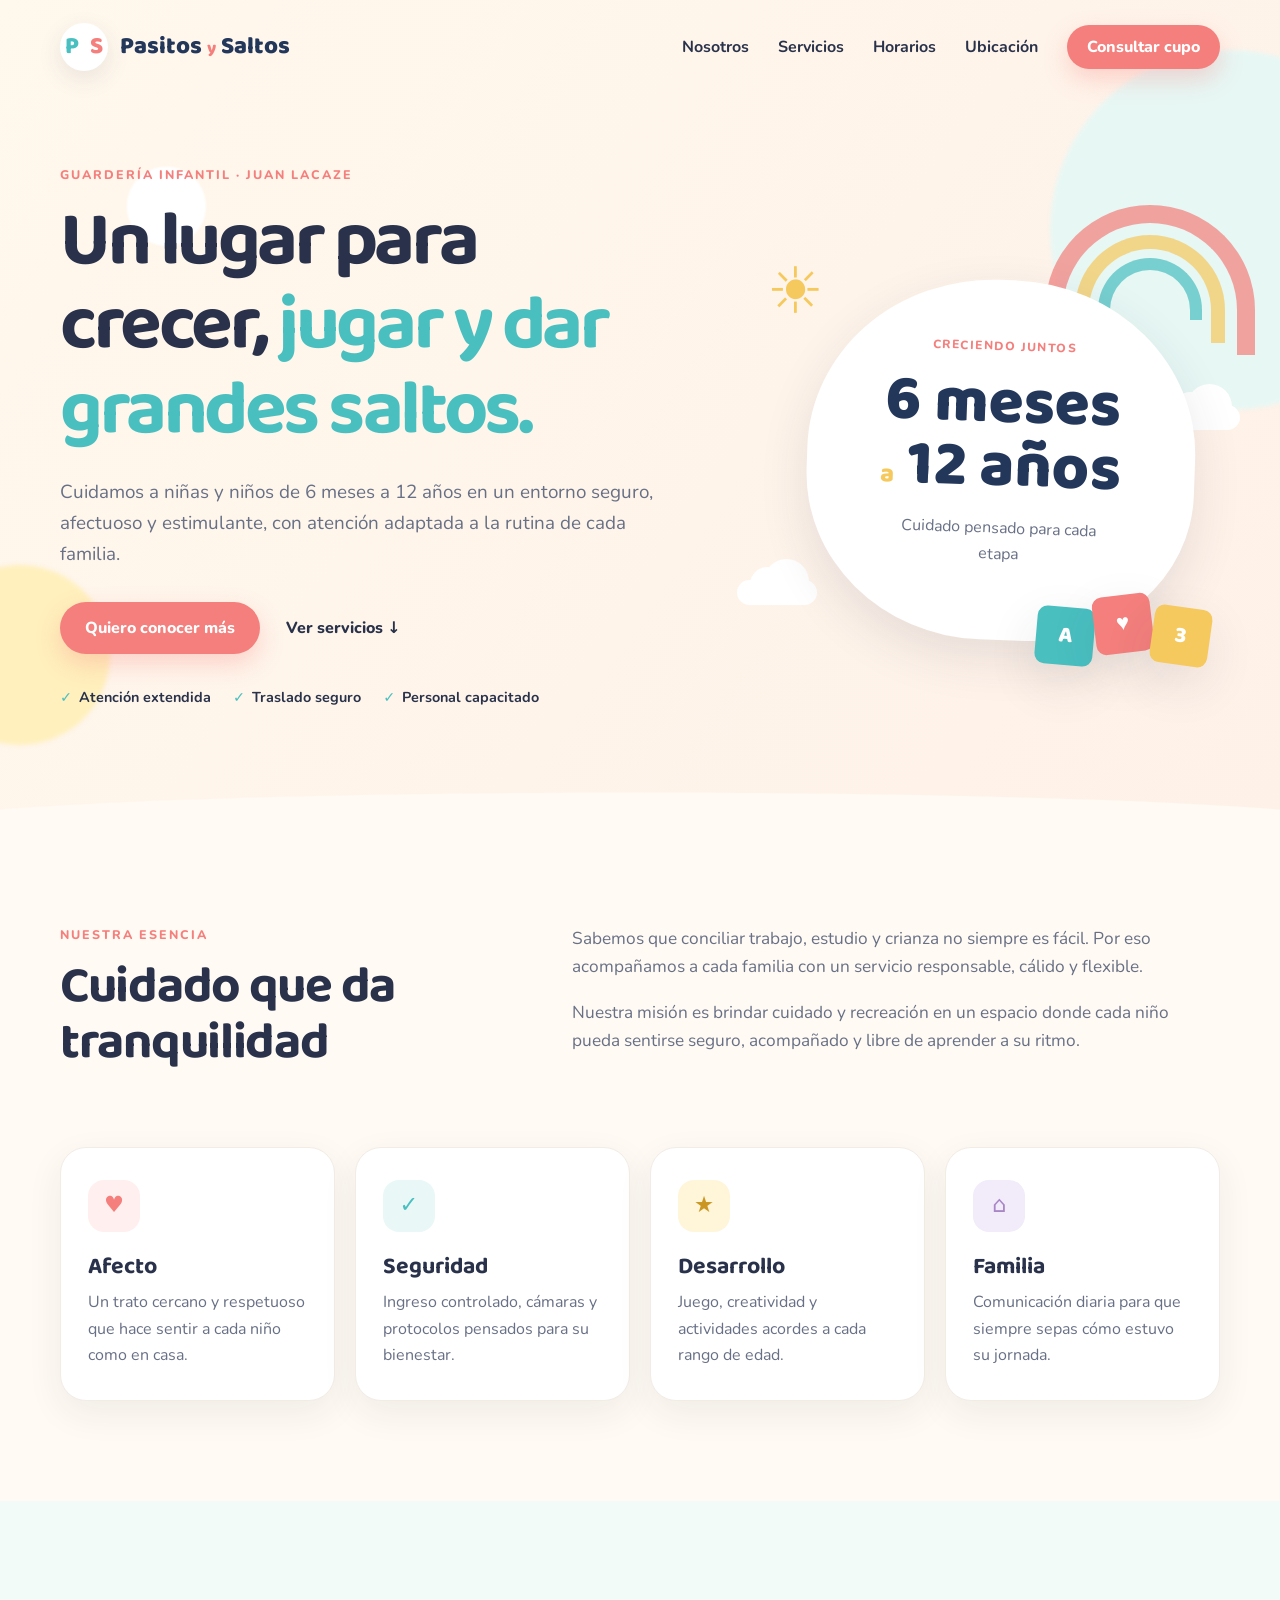
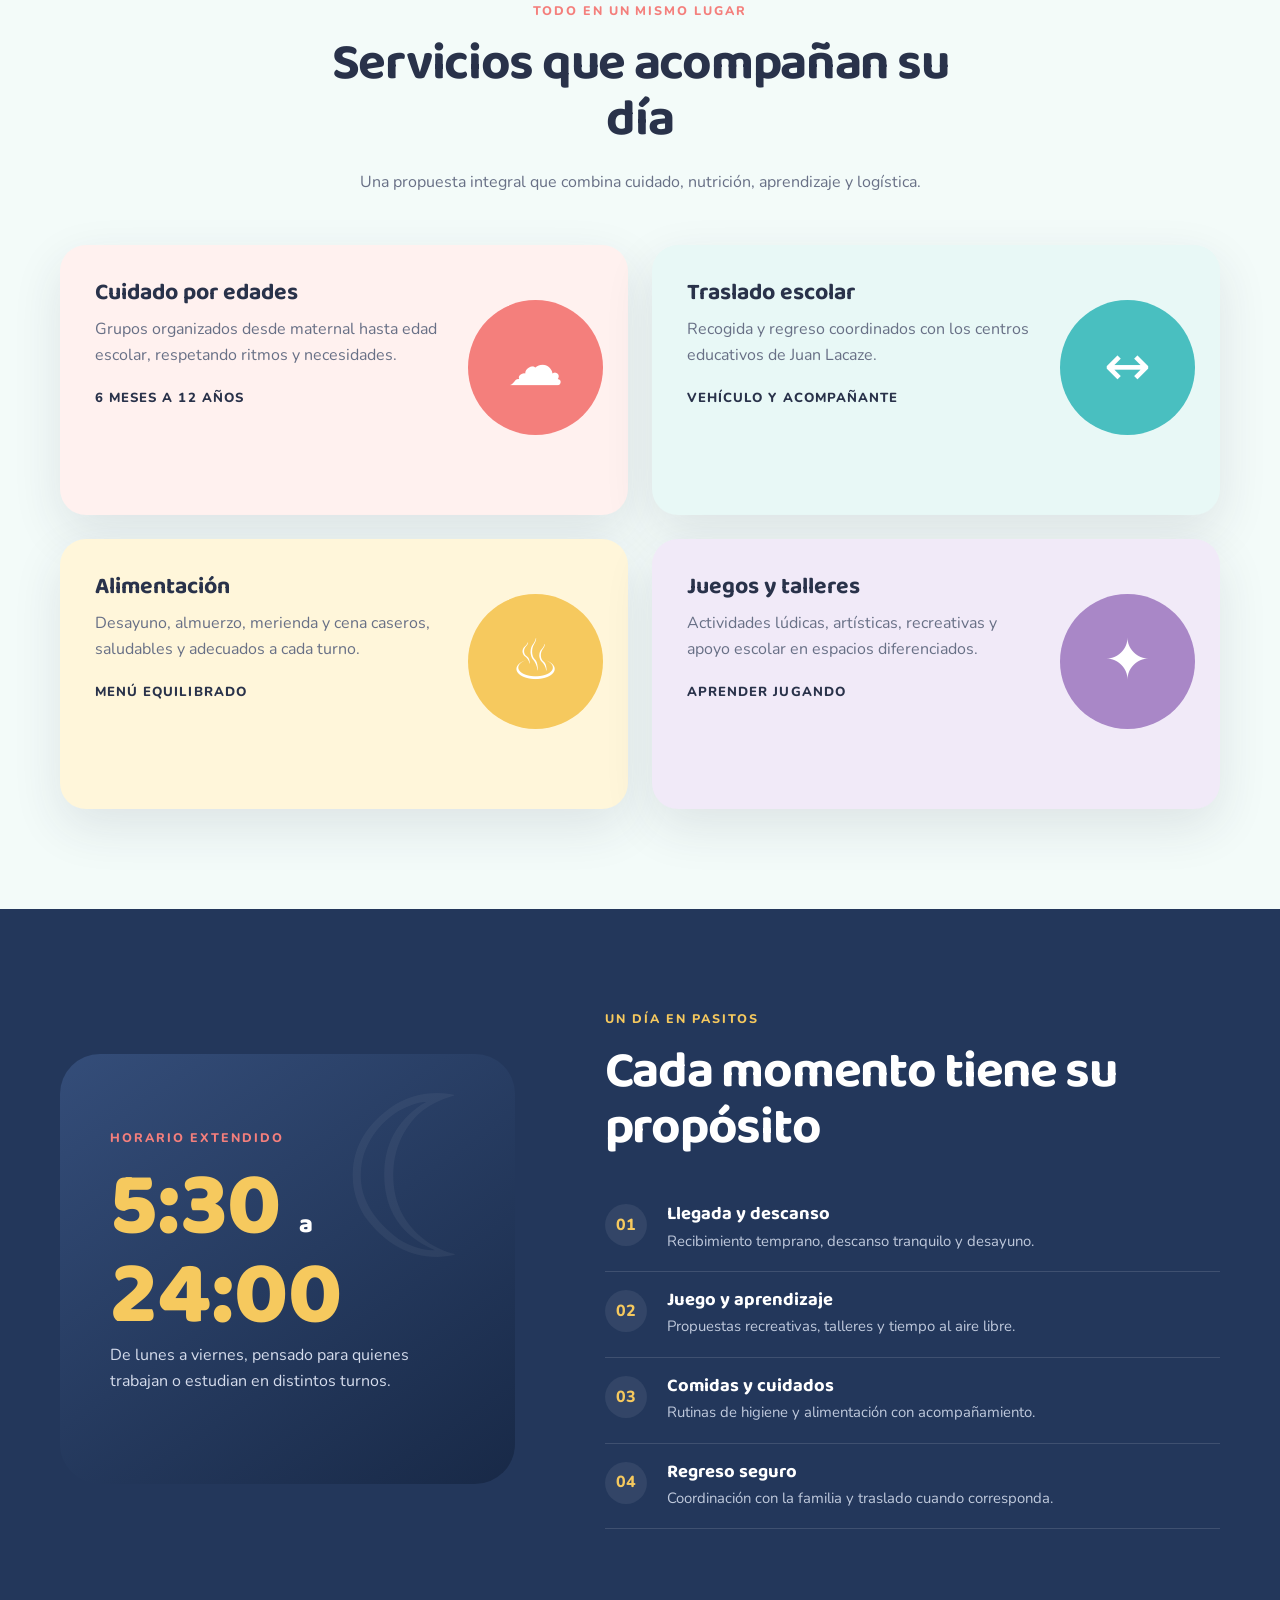
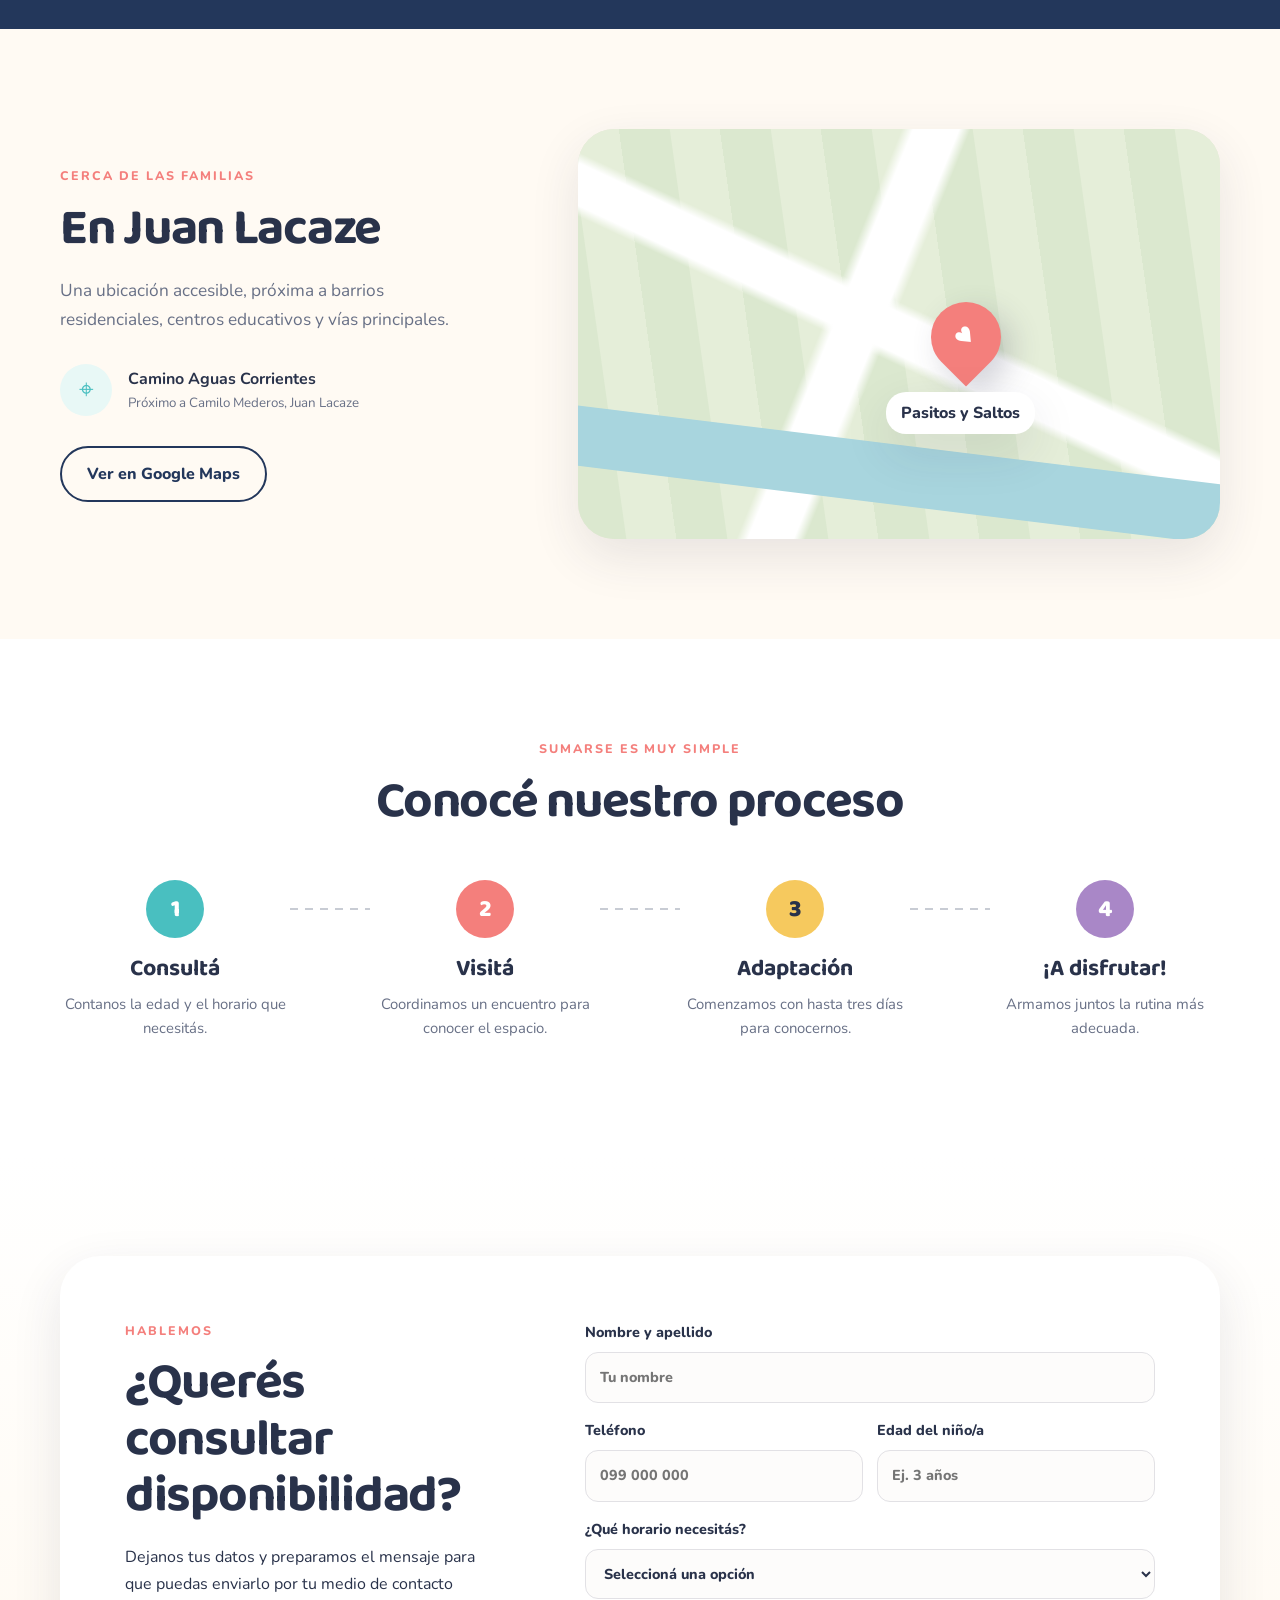
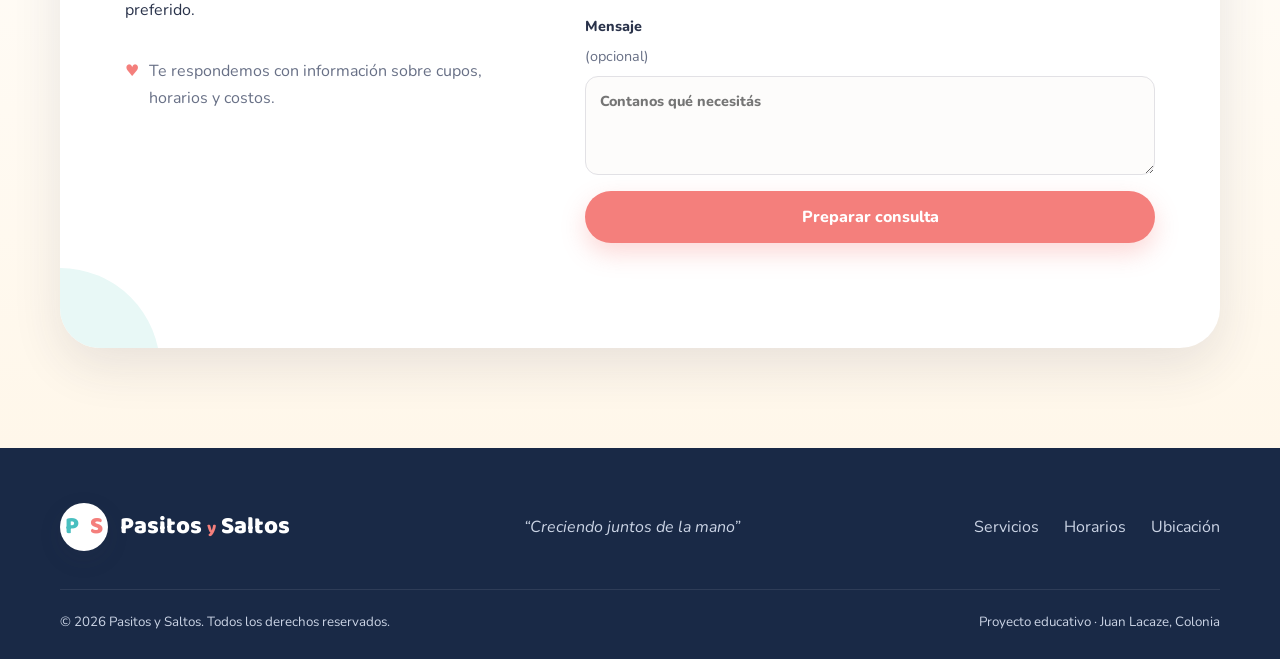
==== index.html @ c7abd0ce "init" ====
<!doctype html>
<html lang="es-UY">
<head>
  <meta charset="utf-8">
  <meta name="viewport" content="width=device-width, initial-scale=1">
  <meta name="description" content="Pasitos y Saltos, guardería infantil en Juan Lacaze para niñas y niños de 6 meses a 12 años.">
  <meta name="theme-color" content="#fffaf3">
  <title>Pasitos y Saltos | Guardería infantil</title>
  <link rel="preconnect" href="https://fonts.googleapis.com">
  <link rel="preconnect" href="https://fonts.gstatic.com" crossorigin>
  <link href="https://fonts.googleapis.com/css2?family=Baloo+2:wght@600;700;800&family=Nunito:wght@400;600;700;800&display=swap" rel="stylesheet">
  <link rel="stylesheet" href="assets/css/styles.css">
  <script src="assets/js/app.js" defer></script>
</head>
<body>
  <a class="skip-link" href="#contenido">Saltar al contenido</a>
  <header class="site-header" id="inicio">
    <nav class="nav container" aria-label="Navegación principal">
      <a class="brand" href="#inicio" aria-label="Pasitos y Saltos, inicio">
        <span class="brand-mark" aria-hidden="true"><span>P</span><span>S</span></span>
        <span>Pasitos <small>y</small> Saltos</span>
      </a>
      <button class="nav-toggle" type="button" aria-expanded="false" aria-controls="nav-menu"><span></span><span></span><span></span><span class="sr-only">Abrir menú</span></button>
      <div class="nav-menu" id="nav-menu">
        <a href="#nosotros">Nosotros</a><a href="#servicios">Servicios</a><a href="#horarios">Horarios</a><a href="#ubicacion">Ubicación</a>
        <a class="button button-small" href="#contacto">Consultar cupo</a>
      </div>
    </nav>
  </header>

  <main id="contenido">
    <section class="hero section">
      <div class="hero-blob hero-blob-one"></div><div class="hero-blob hero-blob-two"></div>
      <div class="container hero-grid">
        <div class="hero-copy reveal">
          <p class="eyebrow">Guardería infantil · Juan Lacaze</p>
          <h1>Un lugar para crecer, <span>jugar y dar grandes saltos.</span></h1>
          <p class="hero-lead">Cuidamos a niñas y niños de 6 meses a 12 años en un entorno seguro, afectuoso y estimulante, con atención adaptada a la rutina de cada familia.</p>
          <div class="hero-actions"><a class="button" href="#contacto">Quiero conocer más</a><a class="text-link" href="#servicios">Ver servicios <span aria-hidden="true">↓</span></a></div>
          <ul class="hero-points" aria-label="Características destacadas"><li>Atención extendida</li><li>Traslado seguro</li><li>Personal capacitado</li></ul>
        </div>
        <div class="hero-art reveal" aria-label="Ilustración de una niña y un niño jugando">
          <div class="rainbow" aria-hidden="true"><i></i><i></i><i></i></div>
          <div class="sun" aria-hidden="true">☀</div>
          <div class="cloud cloud-a" aria-hidden="true"></div><div class="cloud cloud-b" aria-hidden="true"></div>
          <div class="art-card">
            <span class="art-kicker">Creciendo juntos</span>
            <strong>6 meses<br><small>a</small> 12 años</strong>
            <p>Cuidado pensado para cada etapa</p>
          </div>
          <div class="blocks" aria-hidden="true"><b>A</b><b>♥</b><b>3</b></div>
        </div>
      </div>
      <div class="wave" aria-hidden="true"></div>
    </section>

    <section class="section intro" id="nosotros">
      <div class="container split">
        <div class="section-heading reveal"><p class="eyebrow">Nuestra esencia</p><h2>Cuidado que da tranquilidad</h2></div>
        <div class="intro-copy reveal"><p>Sabemos que conciliar trabajo, estudio y crianza no siempre es fácil. Por eso acompañamos a cada familia con un servicio responsable, cálido y flexible.</p><p>Nuestra misión es brindar cuidado y recreación en un espacio donde cada niño pueda sentirse seguro, acompañado y libre de aprender a su ritmo.</p></div>
      </div>
      <div class="container values-grid">
        <article class="value-card reveal"><span class="icon icon-heart">♥</span><h3>Afecto</h3><p>Un trato cercano y respetuoso que hace sentir a cada niño como en casa.</p></article>
        <article class="value-card reveal"><span class="icon icon-shield">✓</span><h3>Seguridad</h3><p>Ingreso controlado, cámaras y protocolos pensados para su bienestar.</p></article>
        <article class="value-card reveal"><span class="icon icon-star">★</span><h3>Desarrollo</h3><p>Juego, creatividad y actividades acordes a cada rango de edad.</p></article>
        <article class="value-card reveal"><span class="icon icon-family">⌂</span><h3>Familia</h3><p>Comunicación diaria para que siempre sepas cómo estuvo su jornada.</p></article>
      </div>
    </section>

    <section class="section services" id="servicios">
      <div class="container">
        <div class="section-heading centered reveal"><p class="eyebrow">Todo en un mismo lugar</p><h2>Servicios que acompañan su día</h2><p>Una propuesta integral que combina cuidado, nutrición, aprendizaje y logística.</p></div>
        <div class="services-grid">
          <article class="service-card coral reveal"><div class="service-icon">☁</div><h3>Cuidado por edades</h3><p>Grupos organizados desde maternal hasta edad escolar, respetando ritmos y necesidades.</p><span>6 meses a 12 años</span></article>
          <article class="service-card teal reveal"><div class="service-icon">↔</div><h3>Traslado escolar</h3><p>Recogida y regreso coordinados con los centros educativos de Juan Lacaze.</p><span>Vehículo y acompañante</span></article>
          <article class="service-card yellow reveal"><div class="service-icon">♨</div><h3>Alimentación</h3><p>Desayuno, almuerzo, merienda y cena caseros, saludables y adecuados a cada turno.</p><span>Menú equilibrado</span></article>
          <article class="service-card purple reveal"><div class="service-icon">✦</div><h3>Juegos y talleres</h3><p>Actividades lúdicas, artísticas, recreativas y apoyo escolar en espacios diferenciados.</p><span>Aprender jugando</span></article>
        </div>
      </div>
    </section>

    <section class="section routine" id="horarios">
      <div class="container routine-grid">
        <div class="routine-card reveal"><p class="eyebrow">Horario extendido</p><strong>5:30 <small>a</small> 24:00</strong><p>De lunes a viernes, pensado para quienes trabajan o estudian en distintos turnos.</p><div class="moon" aria-hidden="true">☾</div></div>
        <div class="routine-copy reveal"><p class="eyebrow">Un día en Pasitos</p><h2>Cada momento tiene su propósito</h2>
          <ol class="timeline"><li><span>01</span><div><h3>Llegada y descanso</h3><p>Recibimiento temprano, descanso tranquilo y desayuno.</p></div></li><li><span>02</span><div><h3>Juego y aprendizaje</h3><p>Propuestas recreativas, talleres y tiempo al aire libre.</p></div></li><li><span>03</span><div><h3>Comidas y cuidados</h3><p>Rutinas de higiene y alimentación con acompañamiento.</p></div></li><li><span>04</span><div><h3>Regreso seguro</h3><p>Coordinación con la familia y traslado cuando corresponda.</p></div></li></ol>
        </div>
      </div>
    </section>

    <section class="section location" id="ubicacion">
      <div class="container location-grid">
        <div class="location-copy reveal"><p class="eyebrow">Cerca de las familias</p><h2>En Juan Lacaze</h2><p>Una ubicación accesible, próxima a barrios residenciales, centros educativos y vías principales.</p><div class="address"><span aria-hidden="true">⌖</span><div><strong>Camino Aguas Corrientes</strong><small>Próximo a Camilo Mederos, Juan Lacaze</small></div></div><a class="button button-outline" href="https://maps.app.goo.gl/r7QwcGYJXqY3hZ2r7" target="_blank" rel="noopener noreferrer">Ver en Google Maps</a></div>
        <div class="map-card reveal"><div class="map-grid"></div><div class="map-pin">♥</div><span class="map-label">Pasitos y Saltos</span></div>
      </div>
    </section>

    <section class="section enrollment">
      <div class="container"><div class="section-heading centered reveal"><p class="eyebrow">Sumarse es muy simple</p><h2>Conocé nuestro proceso</h2></div><div class="steps">
        <article class="reveal"><span>1</span><h3>Consultá</h3><p>Contanos la edad y el horario que necesitás.</p></article><i aria-hidden="true"></i><article class="reveal"><span>2</span><h3>Visitá</h3><p>Coordinamos un encuentro para conocer el espacio.</p></article><i aria-hidden="true"></i><article class="reveal"><span>3</span><h3>Adaptación</h3><p>Comenzamos con hasta tres días para conocernos.</p></article><i aria-hidden="true"></i><article class="reveal"><span>4</span><h3>¡A disfrutar!</h3><p>Armamos juntos la rutina más adecuada.</p></article>
      </div></div>
    </section>

    <section class="section contact" id="contacto">
      <div class="container contact-card reveal">
        <div><p class="eyebrow">Hablemos</p><h2>¿Querés consultar disponibilidad?</h2><p>Dejanos tus datos y preparamos el mensaje para que puedas enviarlo por tu medio de contacto preferido.</p><div class="contact-note"><span>♥</span> Te respondemos con información sobre cupos, horarios y costos.</div></div>
        <form id="contact-form">
          <label>Nombre y apellido<input name="nombre" autocomplete="name" required placeholder="Tu nombre"></label>
          <div class="form-row"><label>Teléfono<input name="telefono" type="tel" autocomplete="tel" required placeholder="099 000 000"></label><label>Edad del niño/a<input name="edad" required placeholder="Ej. 3 años"></label></div>
          <label>¿Qué horario necesitás?<select name="horario" required><option value="">Seleccioná una opción</option><option>Turno mañana</option><option>Turno tarde</option><option>Turno nocturno</option><option>Horario completo</option><option>Otro horario</option></select></label>
          <label>Mensaje <span>(opcional)</span><textarea name="mensaje" rows="3" placeholder="Contanos qué necesitás"></textarea></label>
          <button class="button" type="submit">Preparar consulta</button><p class="form-status" id="form-status" role="status"></p>
        </form>
      </div>
    </section>
  </main>

  <footer><div class="container footer-grid"><a class="brand brand-light" href="#inicio"><span class="brand-mark"><span>P</span><span>S</span></span><span>Pasitos <small>y</small> Saltos</span></a><p>“Creciendo juntos de la mano”</p><nav aria-label="Navegación secundaria"><a href="#servicios">Servicios</a><a href="#horarios">Horarios</a><a href="#ubicacion">Ubicación</a></nav></div><div class="container footer-bottom"><small>© <span id="year"></span> Pasitos y Saltos. Todos los derechos reservados.</small><small>Proyecto educativo · Juan Lacaze, Colonia</small></div></footer>
</body>
</html>
---- assets/css/styles.css ----
:root{--ink:#29324a;--muted:#687086;--cream:#fffaf3;--white:#fff;--coral:#f47f7c;--teal:#49bfc0;--yellow:#f6c95e;--purple:#a987c7;--navy:#23375b;--shadow:0 18px 50px rgba(45,48,75,.11);--radius:26px}*{box-sizing:border-box}html{scroll-behavior:smooth}body{margin:0;color:var(--ink);font-family:Nunito,system-ui,sans-serif;background:var(--cream);line-height:1.65}body.menu-open{overflow:hidden}h1,h2,h3,p{margin-top:0}h1,h2,h3,.brand{font-family:"Baloo 2",Nunito,sans-serif;line-height:1.1}h1{font-size:clamp(3rem,6vw,5.6rem);letter-spacing:-.045em;margin-bottom:24px}h2{font-size:clamp(2.3rem,4vw,3.6rem);letter-spacing:-.025em;margin-bottom:20px}h3{font-size:1.45rem;margin-bottom:10px}a{color:inherit;text-decoration:none}.container{width:min(1160px,calc(100% - 40px));margin:auto}.section{padding:100px 0}.skip-link{position:fixed;top:-100px;left:20px;background:var(--navy);color:#fff;padding:12px 18px;z-index:100}.skip-link:focus{top:12px}.sr-only{position:absolute;width:1px;height:1px;padding:0;margin:-1px;overflow:hidden;clip:rect(0,0,0,0);white-space:nowrap;border:0}.site-header{position:absolute;top:0;left:0;width:100%;z-index:20}.nav{height:94px;display:flex;align-items:center;justify-content:space-between}.brand{display:flex;align-items:center;gap:12px;font-size:1.5rem;font-weight:800;color:var(--navy)}.brand small{font-size:.7em;color:var(--coral)}.brand-mark{display:grid;grid-template-columns:1fr 1fr;place-items:center;width:48px;height:48px;border-radius:50%;background:#fff;box-shadow:0 8px 24px rgba(61,59,83,.1);font-weight:800;overflow:hidden}.brand-mark span:first-child{color:var(--teal)}.brand-mark span:last-child{color:var(--coral)}.nav-menu{display:flex;align-items:center;gap:29px;font-weight:700}.nav-menu>a:not(.button):hover{color:var(--coral)}.nav-toggle{display:none;background:none;border:0;padding:8px}.nav-toggle>span:not(.sr-only){display:block;width:25px;height:2px;background:var(--ink);margin:5px}.button{display:inline-flex;justify-content:center;align-items:center;border:0;border-radius:999px;background:var(--coral);color:#fff;padding:15px 25px;font:800 1rem Nunito,sans-serif;box-shadow:0 10px 25px rgba(244,127,124,.3);cursor:pointer;transition:.2s}.button:hover{transform:translateY(-2px);filter:saturate(1.1)}.button-small{padding:11px 20px}.button-outline{background:transparent;color:var(--navy);border:2px solid var(--navy);box-shadow:none}.hero{position:relative;min-height:800px;padding-top:165px;overflow:hidden;background:radial-gradient(circle at 13% 25%,#fff 0 3%,transparent 3.2%),linear-gradient(125deg,#fff8ed,#fef1e8)}.hero-grid{display:grid;grid-template-columns:1.15fr .85fr;align-items:center;gap:70px;position:relative;z-index:2}.eyebrow{text-transform:uppercase;letter-spacing:.16em;font-size:.78rem;font-weight:800;color:var(--coral);margin-bottom:14px}.hero h1 span{color:var(--teal)}.hero-lead{font-size:1.18rem;max-width:650px;color:var(--muted)}.hero-actions{display:flex;align-items:center;gap:26px;margin:32px 0}.text-link{font-weight:800}.hero-points{list-style:none;padding:0;display:flex;gap:22px;flex-wrap:wrap;font-size:.9rem;font-weight:700}.hero-points li:before{content:"✓";color:var(--teal);margin-right:7px}.hero-art{height:500px;position:relative}.art-card{position:absolute;inset:85px 25px 55px 50px;background:#fff;border-radius:48% 48% 42% 46%;display:flex;flex-direction:column;align-items:center;justify-content:center;text-align:center;box-shadow:var(--shadow);z-index:3;transform:rotate(2deg)}.art-kicker{font-weight:800;color:var(--coral);text-transform:uppercase;letter-spacing:.13em;font-size:.75rem}.art-card strong{font:800 4rem/1 "Baloo 2";color:var(--navy);margin:15px}.art-card strong small{font-size:1.6rem;color:var(--yellow)}.art-card p{max-width:230px;color:var(--muted)}.rainbow{position:absolute;right:-35px;top:10px;width:210px;height:150px;border:18px solid var(--coral);border-bottom:0;border-radius:210px 210px 0 0;opacity:.7}.rainbow i:nth-child(1){position:absolute;inset:12px;border:14px solid var(--yellow);border-bottom:0;border-radius:180px 180px 0 0}.rainbow i:nth-child(2){position:absolute;inset:35px;border:12px solid var(--teal);border-bottom:0;border-radius:150px 150px 0 0}.sun{position:absolute;left:10px;top:45px;color:var(--yellow);font-size:4rem;animation:spin 18s linear infinite}.blocks{position:absolute;z-index:4;bottom:30px;right:10px;display:flex;align-items:end}.blocks b{display:grid;place-items:center;width:58px;height:58px;background:var(--teal);color:#fff;font:800 1.4rem "Baloo 2";transform:rotate(5deg);border-radius:10px;box-shadow:var(--shadow)}.blocks b:nth-child(2){background:var(--coral);transform:rotate(-7deg);margin-bottom:12px}.blocks b:nth-child(3){background:var(--yellow);transform:rotate(8deg)}.cloud{position:absolute;width:80px;height:25px;background:white;border-radius:30px}.cloud:before,.cloud:after{content:"";position:absolute;background:white;border-radius:50%}.cloud:before{width:35px;height:35px;left:13px;bottom:3px}.cloud:after{width:45px;height:45px;right:8px;bottom:1px}.cloud-a{left:-20px;bottom:90px}.cloud-b{right:-20px;top:210px}.wave{position:absolute;bottom:-1px;left:-3%;width:106%;height:75px;background:var(--cream);clip-path:ellipse(54% 44% at 50% 100%)}.hero-blob{position:absolute;border-radius:50%;filter:blur(2px)}.hero-blob-one{width:360px;height:360px;background:#e7f7f4;right:-130px;top:50px}.hero-blob-two{width:180px;height:180px;background:#fff0bd;left:-70px;bottom:80px}.split{display:grid;grid-template-columns:.8fr 1.2fr;gap:80px}.intro-copy{font-size:1.08rem;color:var(--muted)}.values-grid{display:grid;grid-template-columns:repeat(4,1fr);gap:20px;margin-top:55px}.value-card{background:#fff;border-radius:var(--radius);padding:32px 27px;box-shadow:0 12px 36px rgba(42,51,74,.07);border:1px solid #f2ece5}.value-card p{color:var(--muted);margin-bottom:0}.icon{width:52px;height:52px;border-radius:16px;display:grid;place-items:center;margin-bottom:22px;font-size:1.4rem}.icon-heart{color:var(--coral);background:#fff0ef}.icon-shield{color:var(--teal);background:#e9f8f7}.icon-star{color:#cb9722;background:#fff5d9}.icon-family{color:var(--purple);background:#f2ebf9}.services{background:#f3fbf9}.section-heading{max-width:520px}.section-heading.centered{text-align:center;margin:0 auto 50px;max-width:680px}.section-heading.centered>p:last-child{color:var(--muted)}.services-grid{display:grid;grid-template-columns:repeat(2,1fr);gap:24px}.service-card{position:relative;min-height:270px;border-radius:var(--radius);padding:35px 180px 35px 35px;overflow:hidden;box-shadow:var(--shadow)}.service-card p{color:var(--muted)}.service-card span{font-size:.82rem;font-weight:800;text-transform:uppercase;letter-spacing:.08em}.service-card .service-icon{position:absolute;width:135px;height:135px;right:25px;top:55px;border-radius:50%;display:grid;place-items:center;color:#fff;font-size:3.5rem}.service-card.coral{background:#fff1ef}.service-card.coral .service-icon{background:var(--coral)}.service-card.teal{background:#e8f8f6}.service-card.teal .service-icon{background:var(--teal)}.service-card.yellow{background:#fff6da}.service-card.yellow .service-icon{background:var(--yellow)}.service-card.purple{background:#f1eaf8}.service-card.purple .service-icon{background:var(--purple)}.routine{background:var(--navy);color:#fff}.routine-grid{display:grid;grid-template-columns:.85fr 1.15fr;gap:90px;align-items:center}.routine-card{position:relative;min-height:430px;background:linear-gradient(145deg,#344d79,#182947);border-radius:40px;padding:60px 50px;overflow:hidden;display:flex;flex-direction:column;justify-content:center}.routine-card strong{font:800 clamp(3.7rem,7vw,6.5rem)/1 "Baloo 2";color:var(--yellow)}.routine-card strong small{font-size:1.6rem;color:#fff}.routine-card p:not(.eyebrow){max-width:310px;color:#d5dcec}.moon{position:absolute;right:-20px;top:-55px;font-size:14rem;color:#ffffff0d}.routine-copy .eyebrow{color:var(--yellow)}.timeline{list-style:none;padding:10px 0 0;margin:0}.timeline li{display:flex;gap:20px;border-bottom:1px solid #ffffff20;padding:18px 0}.timeline li>span{flex:0 0 42px;height:42px;border-radius:50%;display:grid;place-items:center;background:#ffffff12;color:var(--yellow);font-weight:800}.timeline h3{font-size:1.15rem;margin:0 0 4px}.timeline p{color:#bfc9dc;margin:0;font-size:.93rem}.location-grid{display:grid;grid-template-columns:.8fr 1.2fr;gap:90px;align-items:center}.location-copy>p:not(.eyebrow){color:var(--muted);font-size:1.08rem}.address{display:flex;gap:16px;align-items:center;margin:30px 0}.address>span{width:52px;height:52px;border-radius:50%;display:grid;place-items:center;background:#e8f8f6;color:var(--teal);font-size:1.6rem}.address small{display:block;color:var(--muted)}.map-card{height:410px;position:relative;border-radius:36px;overflow:hidden;background:#e8e6d7;box-shadow:var(--shadow)}.map-grid{position:absolute;inset:-20%;background:linear-gradient(33deg,transparent 47%,#fff 48% 52%,transparent 53%),linear-gradient(120deg,transparent 43%,#fff 44% 48%,transparent 49%),repeating-linear-gradient(90deg,#dbe8cf 0 50px,#e5eed9 51px 100px);transform:rotate(-8deg)}.map-grid:after{content:"";position:absolute;width:100%;height:60px;background:#a8d5de;top:70%;transform:rotate(15deg)}.map-pin{position:absolute;left:55%;top:42%;width:70px;height:70px;display:grid;place-items:center;background:var(--coral);color:white;border-radius:50% 50% 50% 0;transform:rotate(-45deg);font-size:1.4rem;box-shadow:0 15px 30px #42425d3b}.map-pin::first-letter{transform:rotate(45deg)}.map-label{position:absolute;left:48%;top:64%;background:#fff;border-radius:20px;padding:8px 15px;font-weight:800;box-shadow:var(--shadow)}.enrollment{background:#fff}.steps{display:flex;align-items:flex-start;text-align:center}.steps article{flex:1}.steps article>span{width:58px;height:58px;margin:0 auto 18px;display:grid;place-items:center;border-radius:50%;background:var(--teal);color:#fff;font:800 1.5rem "Baloo 2"}.steps article:nth-of-type(2)>span{background:var(--coral)}.steps article:nth-of-type(3)>span{background:var(--yellow);color:var(--ink)}.steps article:nth-of-type(4)>span{background:var(--purple)}.steps article p{color:var(--muted);font-size:.93rem}.steps>i{width:80px;height:2px;background:repeating-linear-gradient(90deg,#c8ccd4 0 8px,transparent 8px 15px);margin-top:28px}.contact{background:linear-gradient(180deg,#fff,#fff7ea)}.contact-card{background:#fff;box-shadow:var(--shadow);border-radius:40px;padding:65px;display:grid;grid-template-columns:.8fr 1.2fr;gap:80px;position:relative;overflow:hidden}.contact-card:before{content:"";position:absolute;width:200px;height:200px;background:#e8f8f6;border-radius:50%;left:-100px;bottom:-120px}.contact-card>div{position:relative}.contact-note{display:flex;gap:10px;color:var(--muted);margin-top:35px}.contact-note span{color:var(--coral)}form{display:grid;gap:16px}label{display:grid;gap:7px;font-weight:800;font-size:.9rem}label span{font-weight:400;color:var(--muted)}input,select,textarea{width:100%;border:1.5px solid #e2e1e5;border-radius:13px;background:#fdfcfb;padding:13px 14px;font:inherit;color:var(--ink);outline:none}input:focus,select:focus,textarea:focus{border-color:var(--teal);box-shadow:0 0 0 3px #49bfc020}.form-row{display:grid;grid-template-columns:1fr 1fr;gap:14px}textarea{resize:vertical}.form-status{margin:0;color:var(--teal);font-weight:700;min-height:1.5em}footer{background:#192946;color:#cbd4e5;padding:55px 0 25px}.footer-grid{display:flex;justify-content:space-between;align-items:center;border-bottom:1px solid #ffffff17;padding-bottom:38px}.brand-light{color:#fff}.footer-grid p{margin:0;font-style:italic}.footer-grid nav{display:flex;gap:25px}.footer-grid nav a:hover{color:#fff}.footer-bottom{display:flex;justify-content:space-between;padding-top:22px}@keyframes spin{to{transform:rotate(360deg)}}.reveal{opacity:0;transform:translateY(22px);transition:opacity .65s ease,transform .65s ease}.reveal.visible{opacity:1;transform:none}@media(max-width:900px){.nav-toggle{display:block;z-index:3}.nav-menu{position:fixed;inset:0;background:var(--cream);flex-direction:column;justify-content:center;font-size:1.3rem;transform:translateX(100%);transition:.3s}.nav-menu.open{transform:none}.hero{padding-top:130px}.hero-grid,.split,.routine-grid,.location-grid,.contact-card{grid-template-columns:1fr}.hero-art{height:420px;max-width:530px;width:100%;margin:auto}.values-grid{grid-template-columns:1fr 1fr}.routine-grid,.location-grid{gap:50px}.contact-card{gap:35px}.service-card{padding-right:150px}.footer-grid{flex-direction:column;gap:24px}.footer-bottom{flex-direction:column;gap:8px;text-align:center}}@media(max-width:620px){.container{width:min(100% - 26px,1160px)}.section{padding:72px 0}.hero{min-height:auto;padding-bottom:100px}.hero-art{height:360px}.art-card{inset:70px 10px 45px 25px}.art-card strong{font-size:3.3rem}.hero-actions{align-items:flex-start;flex-direction:column}.hero-points{gap:8px 16px}.values-grid,.services-grid,.form-row{grid-template-columns:1fr}.service-card{padding:28px;min-height:340px}.service-card .service-icon{width:100px;height:100px;right:25px;bottom:25px;top:auto}.routine-card{padding:40px 28px;min-height:360px}.location-grid{gap:35px}.map-card{height:320px}.steps{display:grid;grid-template-columns:1fr 1fr;gap:30px 15px}.steps>i{display:none}.contact-card{padding:35px 22px;border-radius:28px}.footer-grid nav{flex-wrap:wrap;justify-content:center}.footer-grid p{text-align:center}}
@media(prefers-reduced-motion:reduce){html{scroll-behavior:auto}*,*:before,*:after{animation:none!important;transition:none!important}.reveal{opacity:1;transform:none}}
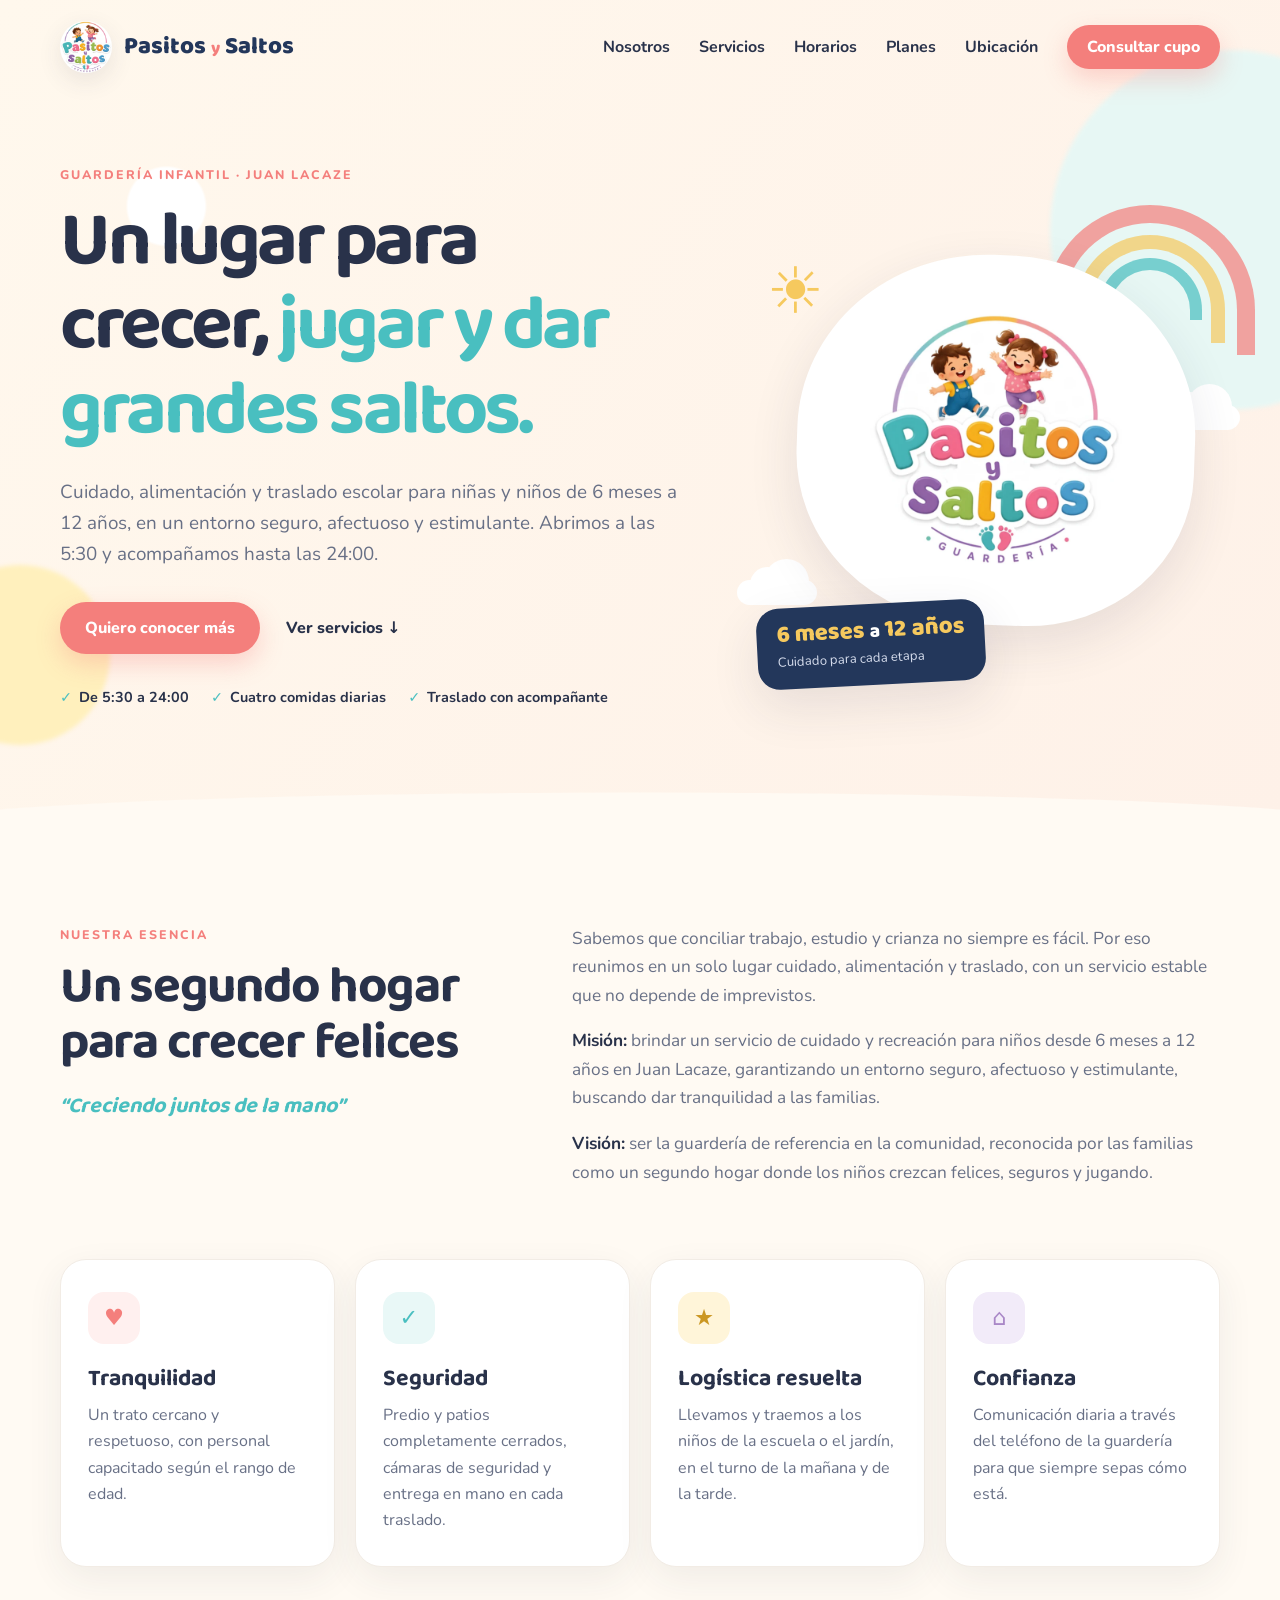
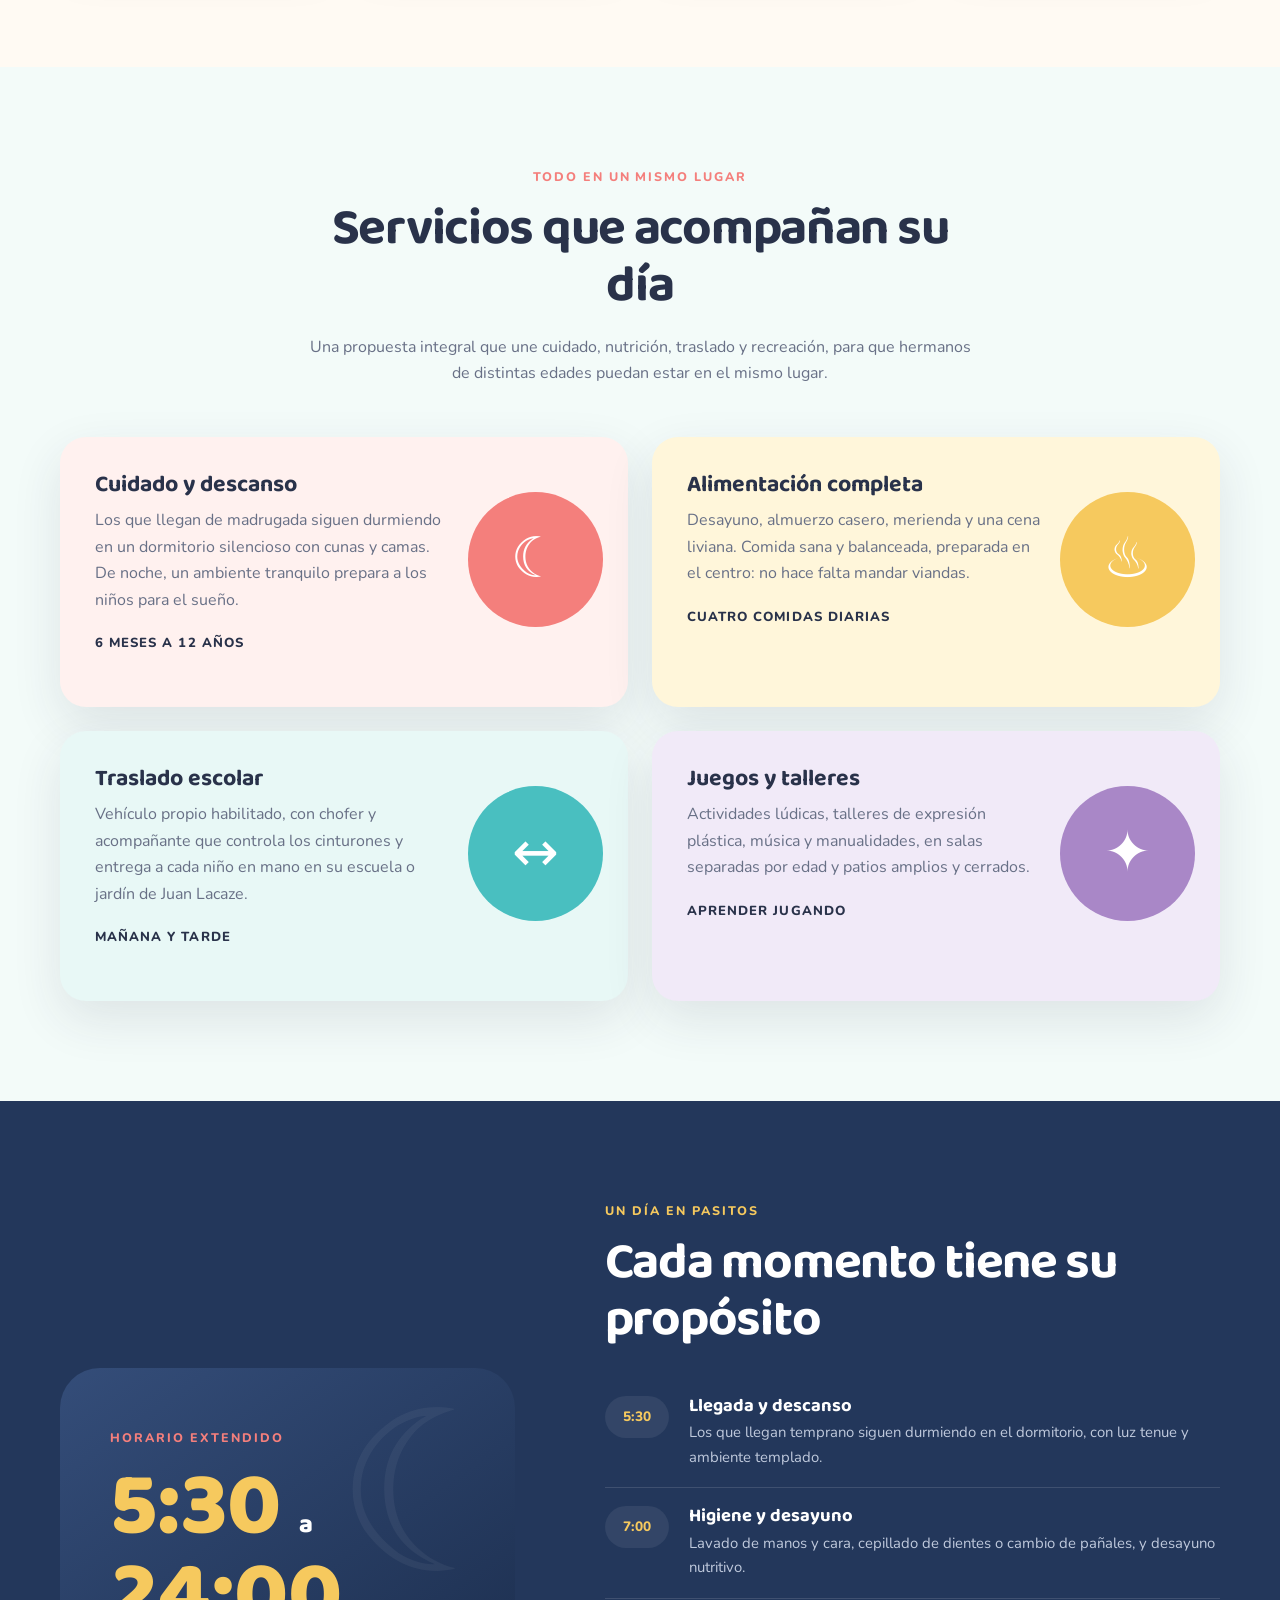
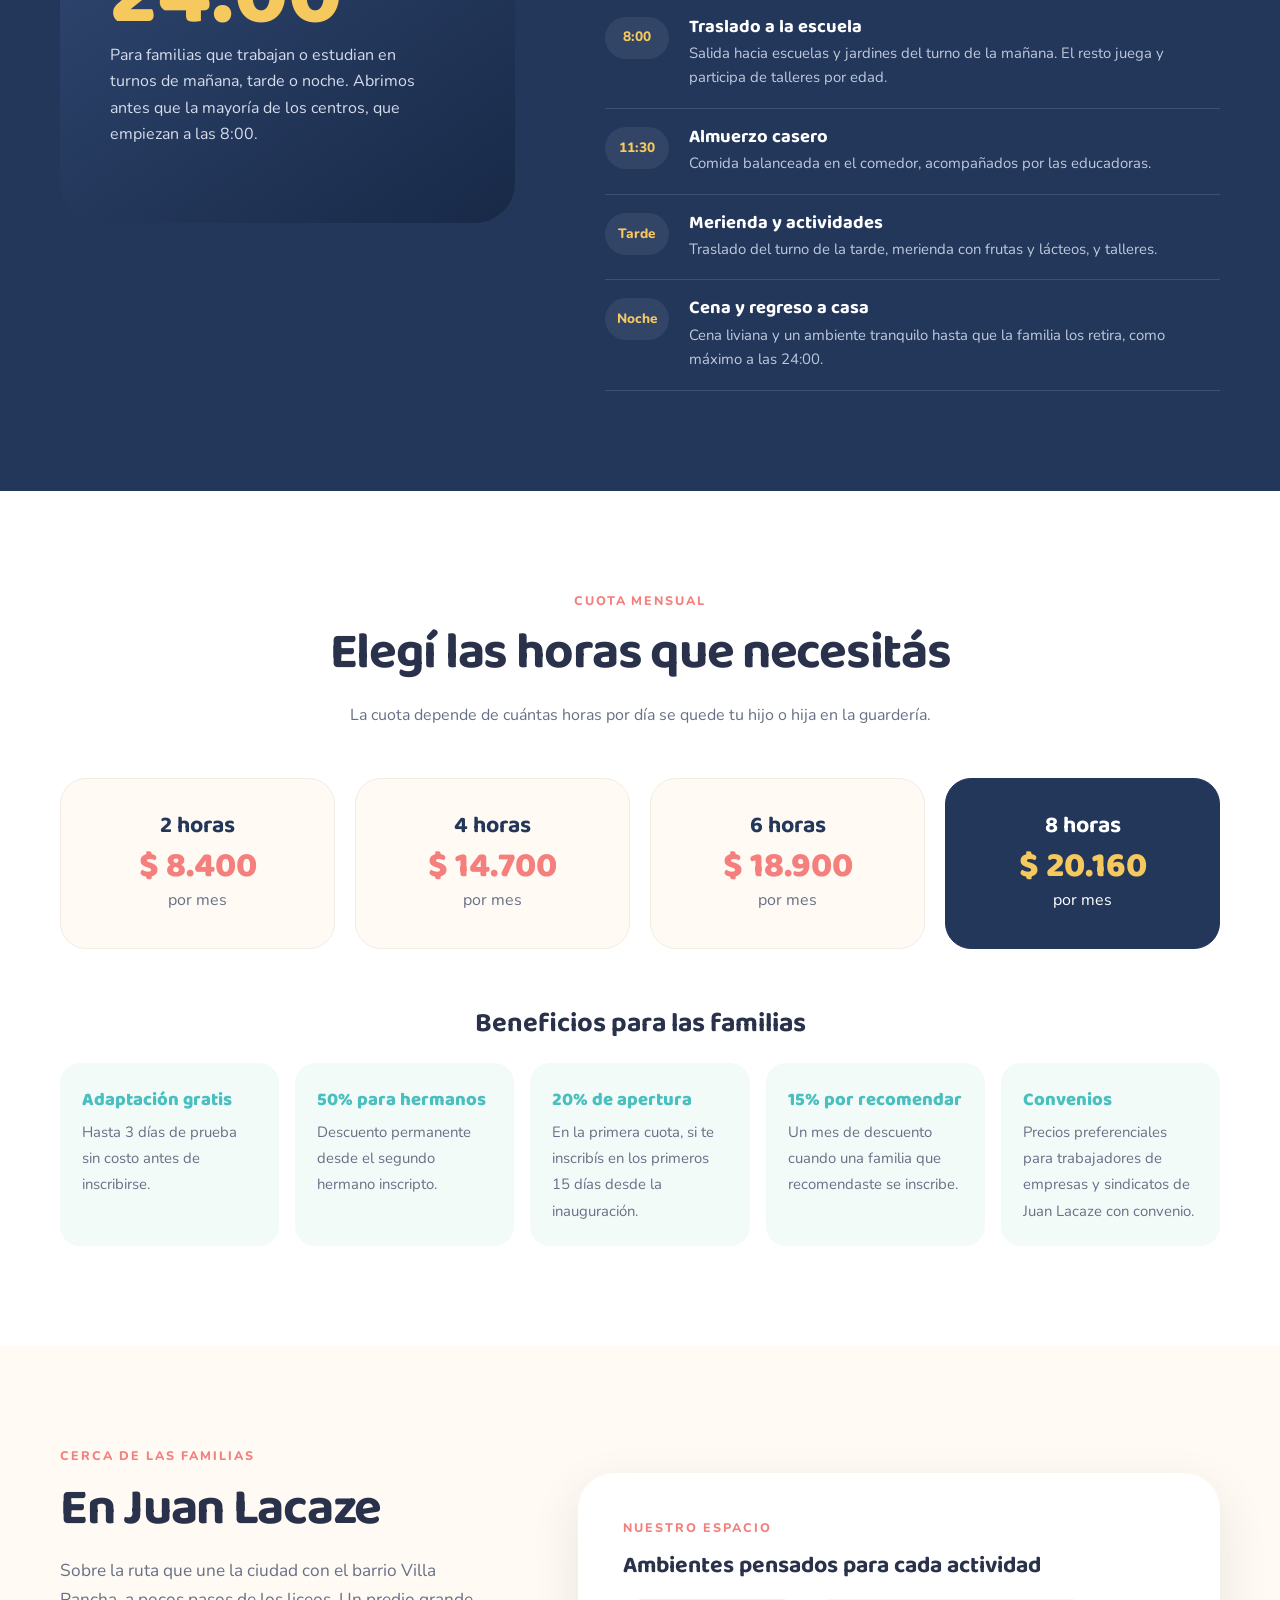
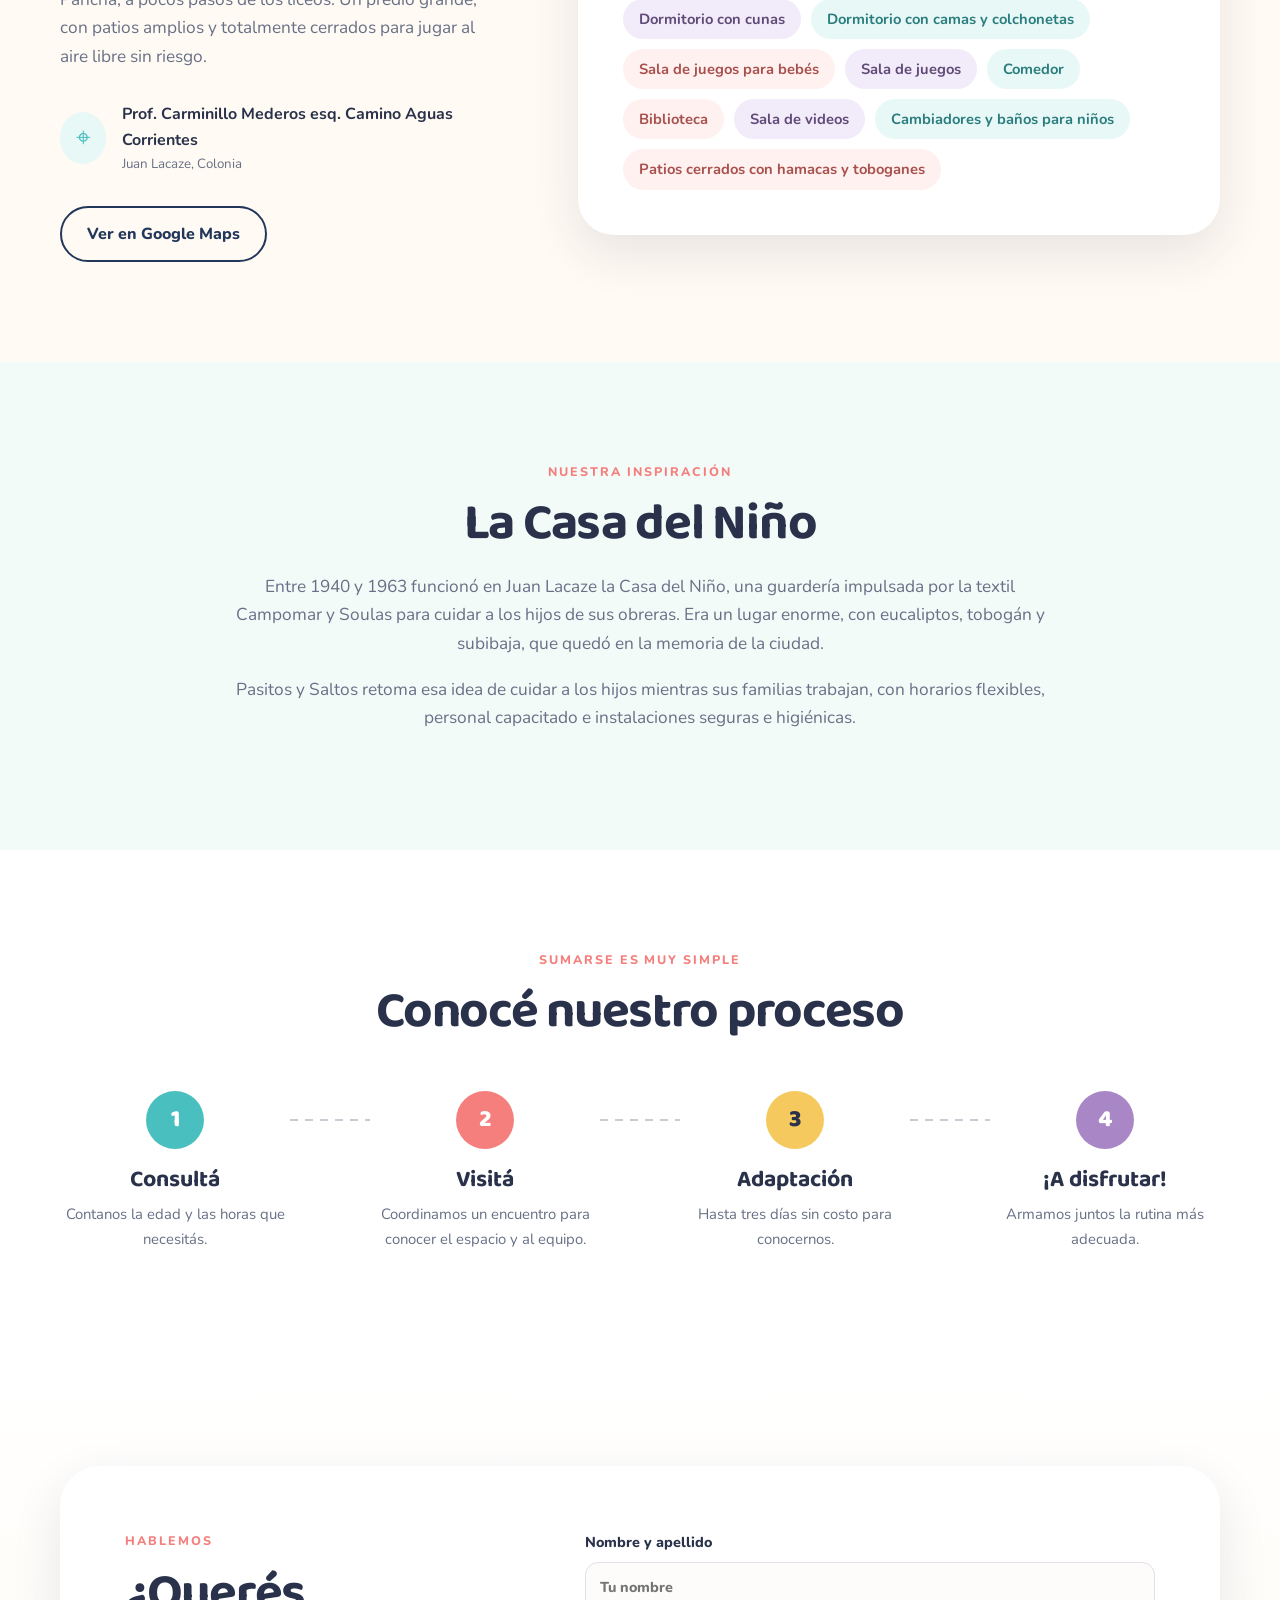
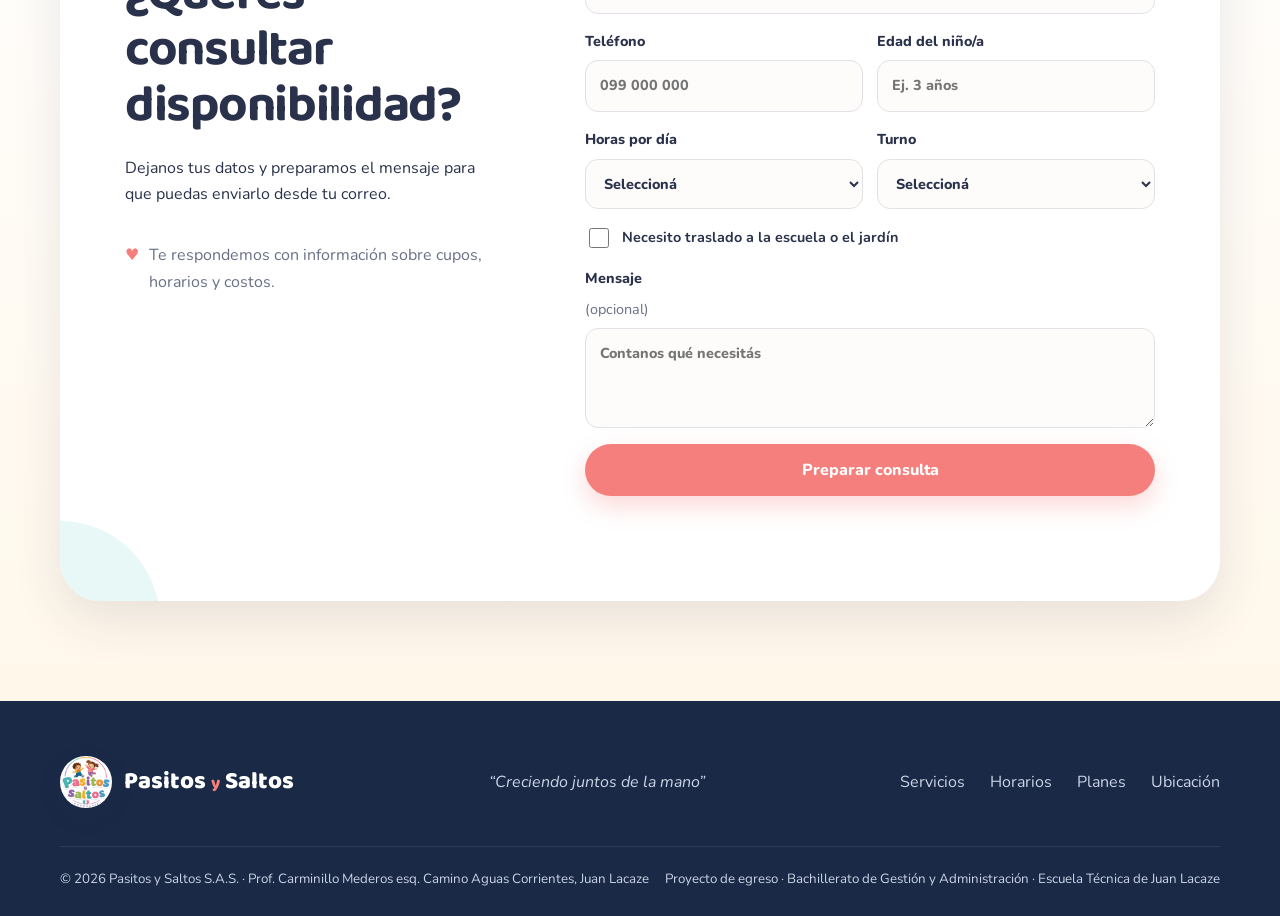
==== commit 534c987b: "Mejoras de documentacion" ====
--- a/index.html
+++ b/index.html
@@ -3,9 +3,11 @@
 <head>
   <meta charset="utf-8">
   <meta name="viewport" content="width=device-width, initial-scale=1">
-  <meta name="description" content="Pasitos y Saltos, guardería infantil en Juan Lacaze para niñas y niños de 6 meses a 12 años.">
+  <meta name="description" content="Pasitos y Saltos, guardería infantil en Juan Lacaze para niñas y niños de 6 meses a 12 años. Abierto de 5:30 a 24:00, con alimentación y traslado escolar.">
   <meta name="theme-color" content="#fffaf3">
-  <title>Pasitos y Saltos | Guardería infantil</title>
+  <title>Pasitos y Saltos | Guardería infantil en Juan Lacaze</title>
+  <link rel="icon" type="image/png" href="assets/img/favicon.png">
+  <link rel="apple-touch-icon" href="assets/img/apple-touch-icon.png">
   <link rel="preconnect" href="https://fonts.googleapis.com">
   <link rel="preconnect" href="https://fonts.gstatic.com" crossorigin>
   <link href="https://fonts.googleapis.com/css2?family=Baloo+2:wght@600;700;800&family=Nunito:wght@400;600;700;800&display=swap" rel="stylesheet">
@@ -14,100 +16,202 @@
 </head>
 <body>
   <a class="skip-link" href="#contenido">Saltar al contenido</a>
+
   <header class="site-header" id="inicio">
     <nav class="nav container" aria-label="Navegación principal">
       <a class="brand" href="#inicio" aria-label="Pasitos y Saltos, inicio">
-        <span class="brand-mark" aria-hidden="true"><span>P</span><span>S</span></span>
+        <img class="brand-logo" src="assets/img/logo.webp" alt="" width="52" height="53">
         <span>Pasitos <small>y</small> Saltos</span>
       </a>
       <button class="nav-toggle" type="button" aria-expanded="false" aria-controls="nav-menu"><span></span><span></span><span></span><span class="sr-only">Abrir menú</span></button>
       <div class="nav-menu" id="nav-menu">
-        <a href="#nosotros">Nosotros</a><a href="#servicios">Servicios</a><a href="#horarios">Horarios</a><a href="#ubicacion">Ubicación</a>
+        <a href="#nosotros">Nosotros</a>
+        <a href="#servicios">Servicios</a>
+        <a href="#horarios">Horarios</a>
+        <a href="#planes">Planes</a>
+        <a href="#ubicacion">Ubicación</a>
         <a class="button button-small" href="#contacto">Consultar cupo</a>
       </div>
     </nav>
   </header>
 
   <main id="contenido">
+    <!-- Inicio -->
     <section class="hero section">
       <div class="hero-blob hero-blob-one"></div><div class="hero-blob hero-blob-two"></div>
       <div class="container hero-grid">
         <div class="hero-copy reveal">
           <p class="eyebrow">Guardería infantil · Juan Lacaze</p>
           <h1>Un lugar para crecer, <span>jugar y dar grandes saltos.</span></h1>
-          <p class="hero-lead">Cuidamos a niñas y niños de 6 meses a 12 años en un entorno seguro, afectuoso y estimulante, con atención adaptada a la rutina de cada familia.</p>
+          <p class="hero-lead">Cuidado, alimentación y traslado escolar para niñas y niños de 6 meses a 12 años, en un entorno seguro, afectuoso y estimulante. Abrimos a las 5:30 y acompañamos hasta las 24:00.</p>
           <div class="hero-actions"><a class="button" href="#contacto">Quiero conocer más</a><a class="text-link" href="#servicios">Ver servicios <span aria-hidden="true">↓</span></a></div>
-          <ul class="hero-points" aria-label="Características destacadas"><li>Atención extendida</li><li>Traslado seguro</li><li>Personal capacitado</li></ul>
-        </div>
-        <div class="hero-art reveal" aria-label="Ilustración de una niña y un niño jugando">
+          <ul class="hero-points" aria-label="Características destacadas">
+            <li>De 5:30 a 24:00</li>
+            <li>Cuatro comidas diarias</li>
+            <li>Traslado con acompañante</li>
+          </ul>
+        </div>
+        <div class="hero-art reveal">
           <div class="rainbow" aria-hidden="true"><i></i><i></i><i></i></div>
           <div class="sun" aria-hidden="true">☀</div>
           <div class="cloud cloud-a" aria-hidden="true"></div><div class="cloud cloud-b" aria-hidden="true"></div>
           <div class="art-card">
-            <span class="art-kicker">Creciendo juntos</span>
-            <strong>6 meses<br><small>a</small> 12 años</strong>
-            <p>Cuidado pensado para cada etapa</p>
+            <img src="assets/img/logo.webp" alt="Logo de Pasitos y Saltos Guardería: una niña y un niño saltando dentro de un arco de colores" width="640" height="650">
           </div>
-          <div class="blocks" aria-hidden="true"><b>A</b><b>♥</b><b>3</b></div>
+          <div class="age-badge"><strong>6 meses <small>a</small> 12 años</strong><span>Cuidado para cada etapa</span></div>
         </div>
       </div>
       <div class="wave" aria-hidden="true"></div>
     </section>
 
+    <!-- Nosotros -->
     <section class="section intro" id="nosotros">
       <div class="container split">
-        <div class="section-heading reveal"><p class="eyebrow">Nuestra esencia</p><h2>Cuidado que da tranquilidad</h2></div>
-        <div class="intro-copy reveal"><p>Sabemos que conciliar trabajo, estudio y crianza no siempre es fácil. Por eso acompañamos a cada familia con un servicio responsable, cálido y flexible.</p><p>Nuestra misión es brindar cuidado y recreación en un espacio donde cada niño pueda sentirse seguro, acompañado y libre de aprender a su ritmo.</p></div>
+        <div class="section-heading reveal">
+          <p class="eyebrow">Nuestra esencia</p>
+          <h2>Un segundo hogar para crecer felices</h2>
+          <p class="slogan">“Creciendo juntos de la mano”</p>
+        </div>
+        <div class="intro-copy reveal">
+          <p>Sabemos que conciliar trabajo, estudio y crianza no siempre es fácil. Por eso reunimos en un solo lugar cuidado, alimentación y traslado, con un servicio estable que no depende de imprevistos.</p>
+          <p><strong>Misión:</strong> brindar un servicio de cuidado y recreación para niños desde 6 meses a 12 años en Juan Lacaze, garantizando un entorno seguro, afectuoso y estimulante, buscando dar tranquilidad a las familias.</p>
+          <p><strong>Visión:</strong> ser la guardería de referencia en la comunidad, reconocida por las familias como un segundo hogar donde los niños crezcan felices, seguros y jugando.</p>
+        </div>
       </div>
       <div class="container values-grid">
-        <article class="value-card reveal"><span class="icon icon-heart">♥</span><h3>Afecto</h3><p>Un trato cercano y respetuoso que hace sentir a cada niño como en casa.</p></article>
-        <article class="value-card reveal"><span class="icon icon-shield">✓</span><h3>Seguridad</h3><p>Ingreso controlado, cámaras y protocolos pensados para su bienestar.</p></article>
-        <article class="value-card reveal"><span class="icon icon-star">★</span><h3>Desarrollo</h3><p>Juego, creatividad y actividades acordes a cada rango de edad.</p></article>
-        <article class="value-card reveal"><span class="icon icon-family">⌂</span><h3>Familia</h3><p>Comunicación diaria para que siempre sepas cómo estuvo su jornada.</p></article>
-      </div>
-    </section>
-
+        <article class="value-card reveal"><span class="icon icon-heart" aria-hidden="true">♥</span><h3>Tranquilidad</h3><p>Un trato cercano y respetuoso, con personal capacitado según el rango de edad.</p></article>
+        <article class="value-card reveal"><span class="icon icon-shield" aria-hidden="true">✓</span><h3>Seguridad</h3><p>Predio y patios completamente cerrados, cámaras de seguridad y entrega en mano en cada traslado.</p></article>
+        <article class="value-card reveal"><span class="icon icon-star" aria-hidden="true">★</span><h3>Logística resuelta</h3><p>Llevamos y traemos a los niños de la escuela o el jardín, en el turno de la mañana y de la tarde.</p></article>
+        <article class="value-card reveal"><span class="icon icon-family" aria-hidden="true">⌂</span><h3>Confianza</h3><p>Comunicación diaria a través del teléfono de la guardería para que siempre sepas cómo está.</p></article>
+      </div>
+    </section>
+
+    <!-- Servicios -->
     <section class="section services" id="servicios">
       <div class="container">
-        <div class="section-heading centered reveal"><p class="eyebrow">Todo en un mismo lugar</p><h2>Servicios que acompañan su día</h2><p>Una propuesta integral que combina cuidado, nutrición, aprendizaje y logística.</p></div>
+        <div class="section-heading centered reveal">
+          <p class="eyebrow">Todo en un mismo lugar</p>
+          <h2>Servicios que acompañan su día</h2>
+          <p>Una propuesta integral que une cuidado, nutrición, traslado y recreación, para que hermanos de distintas edades puedan estar en el mismo lugar.</p>
+        </div>
         <div class="services-grid">
-          <article class="service-card coral reveal"><div class="service-icon">☁</div><h3>Cuidado por edades</h3><p>Grupos organizados desde maternal hasta edad escolar, respetando ritmos y necesidades.</p><span>6 meses a 12 años</span></article>
-          <article class="service-card teal reveal"><div class="service-icon">↔</div><h3>Traslado escolar</h3><p>Recogida y regreso coordinados con los centros educativos de Juan Lacaze.</p><span>Vehículo y acompañante</span></article>
-          <article class="service-card yellow reveal"><div class="service-icon">♨</div><h3>Alimentación</h3><p>Desayuno, almuerzo, merienda y cena caseros, saludables y adecuados a cada turno.</p><span>Menú equilibrado</span></article>
-          <article class="service-card purple reveal"><div class="service-icon">✦</div><h3>Juegos y talleres</h3><p>Actividades lúdicas, artísticas, recreativas y apoyo escolar en espacios diferenciados.</p><span>Aprender jugando</span></article>
-        </div>
-      </div>
-    </section>
-
+          <article class="service-card coral reveal"><div class="service-icon" aria-hidden="true">☾</div><h3>Cuidado y descanso</h3><p>Los que llegan de madrugada siguen durmiendo en un dormitorio silencioso con cunas y camas. De noche, un ambiente tranquilo prepara a los niños para el sueño.</p><span>6 meses a 12 años</span></article>
+          <article class="service-card yellow reveal"><div class="service-icon" aria-hidden="true">♨</div><h3>Alimentación completa</h3><p>Desayuno, almuerzo casero, merienda y una cena liviana. Comida sana y balanceada, preparada en el centro: no hace falta mandar viandas.</p><span>Cuatro comidas diarias</span></article>
+          <article class="service-card teal reveal"><div class="service-icon" aria-hidden="true">↔</div><h3>Traslado escolar</h3><p>Vehículo propio habilitado, con chofer y acompañante que controla los cinturones y entrega a cada niño en mano en su escuela o jardín de Juan Lacaze.</p><span>Mañana y tarde</span></article>
+          <article class="service-card purple reveal"><div class="service-icon" aria-hidden="true">✦</div><h3>Juegos y talleres</h3><p>Actividades lúdicas, talleres de expresión plástica, música y manualidades, en salas separadas por edad y patios amplios y cerrados.</p><span>Aprender jugando</span></article>
+        </div>
+      </div>
+    </section>
+
+    <!-- Horarios -->
     <section class="section routine" id="horarios">
       <div class="container routine-grid">
-        <div class="routine-card reveal"><p class="eyebrow">Horario extendido</p><strong>5:30 <small>a</small> 24:00</strong><p>De lunes a viernes, pensado para quienes trabajan o estudian en distintos turnos.</p><div class="moon" aria-hidden="true">☾</div></div>
-        <div class="routine-copy reveal"><p class="eyebrow">Un día en Pasitos</p><h2>Cada momento tiene su propósito</h2>
-          <ol class="timeline"><li><span>01</span><div><h3>Llegada y descanso</h3><p>Recibimiento temprano, descanso tranquilo y desayuno.</p></div></li><li><span>02</span><div><h3>Juego y aprendizaje</h3><p>Propuestas recreativas, talleres y tiempo al aire libre.</p></div></li><li><span>03</span><div><h3>Comidas y cuidados</h3><p>Rutinas de higiene y alimentación con acompañamiento.</p></div></li><li><span>04</span><div><h3>Regreso seguro</h3><p>Coordinación con la familia y traslado cuando corresponda.</p></div></li></ol>
-        </div>
-      </div>
-    </section>
-
+        <div class="routine-card reveal">
+          <p class="eyebrow">Horario extendido</p>
+          <strong>5:30 <small>a</small> 24:00</strong>
+          <p>Para familias que trabajan o estudian en turnos de mañana, tarde o noche. Abrimos antes que la mayoría de los centros, que empiezan a las 8:00.</p>
+          <div class="moon" aria-hidden="true">☾</div>
+        </div>
+        <div class="routine-copy reveal">
+          <p class="eyebrow">Un día en Pasitos</p>
+          <h2>Cada momento tiene su propósito</h2>
+          <ol class="timeline">
+            <li><span>5:30</span><div><h3>Llegada y descanso</h3><p>Los que llegan temprano siguen durmiendo en el dormitorio, con luz tenue y ambiente templado.</p></div></li>
+            <li><span>7:00</span><div><h3>Higiene y desayuno</h3><p>Lavado de manos y cara, cepillado de dientes o cambio de pañales, y desayuno nutritivo.</p></div></li>
+            <li><span>8:00</span><div><h3>Traslado a la escuela</h3><p>Salida hacia escuelas y jardines del turno de la mañana. El resto juega y participa de talleres por edad.</p></div></li>
+            <li><span>11:30</span><div><h3>Almuerzo casero</h3><p>Comida balanceada en el comedor, acompañados por las educadoras.</p></div></li>
+            <li><span>Tarde</span><div><h3>Merienda y actividades</h3><p>Traslado del turno de la tarde, merienda con frutas y lácteos, y talleres.</p></div></li>
+            <li><span>Noche</span><div><h3>Cena y regreso a casa</h3><p>Cena liviana y un ambiente tranquilo hasta que la familia los retira, como máximo a las 24:00.</p></div></li>
+          </ol>
+        </div>
+      </div>
+    </section>
+
+    <!-- Planes y beneficios -->
+    <section class="section plans" id="planes">
+      <div class="container">
+        <div class="section-heading centered reveal">
+          <p class="eyebrow">Cuota mensual</p>
+          <h2>Elegí las horas que necesitás</h2>
+          <p>La cuota depende de cuántas horas por día se quede tu hijo o hija en la guardería.</p>
+        </div>
+        <div class="plans-grid">
+          <article class="plan-card reveal"><h3>2 horas</h3><p class="plan-price">$ 8.400</p><p>por mes</p></article>
+          <article class="plan-card reveal"><h3>4 horas</h3><p class="plan-price">$ 14.700</p><p>por mes</p></article>
+          <article class="plan-card reveal"><h3>6 horas</h3><p class="plan-price">$ 18.900</p><p>por mes</p></article>
+          <article class="plan-card featured reveal"><h3>8 horas</h3><p class="plan-price">$ 20.160</p><p>por mes</p></article>
+        </div>
+        <h3 class="benefits-title reveal">Beneficios para las familias</h3>
+        <ul class="benefits reveal">
+          <li><strong>Adaptación gratis</strong><span>Hasta 3 días de prueba sin costo antes de inscribirse.</span></li>
+          <li><strong>50% para hermanos</strong><span>Descuento permanente desde el segundo hermano inscripto.</span></li>
+          <li><strong>20% de apertura</strong><span>En la primera cuota, si te inscribís en los primeros 15 días desde la inauguración.</span></li>
+          <li><strong>15% por recomendar</strong><span>Un mes de descuento cuando una familia que recomendaste se inscribe.</span></li>
+          <li><strong>Convenios</strong><span>Precios preferenciales para trabajadores de empresas y sindicatos de Juan Lacaze con convenio.</span></li>
+        </ul>
+      </div>
+    </section>
+
+    <!-- Ubicación -->
     <section class="section location" id="ubicacion">
       <div class="container location-grid">
-        <div class="location-copy reveal"><p class="eyebrow">Cerca de las familias</p><h2>En Juan Lacaze</h2><p>Una ubicación accesible, próxima a barrios residenciales, centros educativos y vías principales.</p><div class="address"><span aria-hidden="true">⌖</span><div><strong>Camino Aguas Corrientes</strong><small>Próximo a Camilo Mederos, Juan Lacaze</small></div></div><a class="button button-outline" href="https://maps.app.goo.gl/r7QwcGYJXqY3hZ2r7" target="_blank" rel="noopener noreferrer">Ver en Google Maps</a></div>
-        <div class="map-card reveal"><div class="map-grid"></div><div class="map-pin">♥</div><span class="map-label">Pasitos y Saltos</span></div>
-      </div>
-    </section>
-
+        <div class="location-copy reveal">
+          <p class="eyebrow">Cerca de las familias</p>
+          <h2>En Juan Lacaze</h2>
+          <p>Sobre la ruta que une la ciudad con el barrio Villa Pancha, a pocos pasos de los liceos. Un predio grande, con patios amplios y totalmente cerrados para jugar al aire libre sin riesgo.</p>
+          <div class="address"><span aria-hidden="true">⌖</span><div><strong>Prof. Carminillo Mederos esq. Camino Aguas Corrientes</strong><small>Juan Lacaze, Colonia</small></div></div>
+          <a class="button button-outline" href="https://maps.app.goo.gl/r7QwcGYJXqY3hZ2r7" target="_blank" rel="noopener noreferrer">Ver en Google Maps</a>
+        </div>
+        <div class="space-card reveal">
+          <p class="eyebrow">Nuestro espacio</p>
+          <h3>Ambientes pensados para cada actividad</h3>
+          <ul class="space-list">
+            <li>Dormitorio con cunas</li><li>Dormitorio con camas y colchonetas</li><li>Sala de juegos para bebés</li><li>Sala de juegos</li><li>Comedor</li><li>Biblioteca</li><li>Sala de videos</li><li>Cambiadores y baños para niños</li><li>Patios cerrados con hamacas y toboganes</li>
+          </ul>
+        </div>
+      </div>
+    </section>
+
+    <!-- Historia -->
+    <section class="section history">
+      <div class="container history-card reveal">
+        <p class="eyebrow">Nuestra inspiración</p>
+        <h2>La Casa del Niño</h2>
+        <p>Entre 1940 y 1963 funcionó en Juan Lacaze la Casa del Niño, una guardería impulsada por la textil Campomar y Soulas para cuidar a los hijos de sus obreras. Era un lugar enorme, con eucaliptos, tobogán y subibaja, que quedó en la memoria de la ciudad.</p>
+        <p>Pasitos y Saltos retoma esa idea de cuidar a los hijos mientras sus familias trabajan, con horarios flexibles, personal capacitado e instalaciones seguras e higiénicas.</p>
+      </div>
+    </section>
+
+    <!-- Proceso -->
     <section class="section enrollment">
-      <div class="container"><div class="section-heading centered reveal"><p class="eyebrow">Sumarse es muy simple</p><h2>Conocé nuestro proceso</h2></div><div class="steps">
-        <article class="reveal"><span>1</span><h3>Consultá</h3><p>Contanos la edad y el horario que necesitás.</p></article><i aria-hidden="true"></i><article class="reveal"><span>2</span><h3>Visitá</h3><p>Coordinamos un encuentro para conocer el espacio.</p></article><i aria-hidden="true"></i><article class="reveal"><span>3</span><h3>Adaptación</h3><p>Comenzamos con hasta tres días para conocernos.</p></article><i aria-hidden="true"></i><article class="reveal"><span>4</span><h3>¡A disfrutar!</h3><p>Armamos juntos la rutina más adecuada.</p></article>
-      </div></div>
-    </section>
-
+      <div class="container">
+        <div class="section-heading centered reveal"><p class="eyebrow">Sumarse es muy simple</p><h2>Conocé nuestro proceso</h2></div>
+        <div class="steps">
+          <article class="reveal"><span>1</span><h3>Consultá</h3><p>Contanos la edad y las horas que necesitás.</p></article><i aria-hidden="true"></i>
+          <article class="reveal"><span>2</span><h3>Visitá</h3><p>Coordinamos un encuentro para conocer el espacio y al equipo.</p></article><i aria-hidden="true"></i>
+          <article class="reveal"><span>3</span><h3>Adaptación</h3><p>Hasta tres días sin costo para conocernos.</p></article><i aria-hidden="true"></i>
+          <article class="reveal"><span>4</span><h3>¡A disfrutar!</h3><p>Armamos juntos la rutina más adecuada.</p></article>
+        </div>
+      </div>
+    </section>
+
+    <!-- Contacto -->
     <section class="section contact" id="contacto">
       <div class="container contact-card reveal">
-        <div><p class="eyebrow">Hablemos</p><h2>¿Querés consultar disponibilidad?</h2><p>Dejanos tus datos y preparamos el mensaje para que puedas enviarlo por tu medio de contacto preferido.</p><div class="contact-note"><span>♥</span> Te respondemos con información sobre cupos, horarios y costos.</div></div>
+        <div>
+          <p class="eyebrow">Hablemos</p>
+          <h2>¿Querés consultar disponibilidad?</h2>
+          <p>Dejanos tus datos y preparamos el mensaje para que puedas enviarlo desde tu correo.</p>
+          <div class="contact-note"><span aria-hidden="true">♥</span> Te respondemos con información sobre cupos, horarios y costos.</div>
+        </div>
         <form id="contact-form">
           <label>Nombre y apellido<input name="nombre" autocomplete="name" required placeholder="Tu nombre"></label>
           <div class="form-row"><label>Teléfono<input name="telefono" type="tel" autocomplete="tel" required placeholder="099 000 000"></label><label>Edad del niño/a<input name="edad" required placeholder="Ej. 3 años"></label></div>
-          <label>¿Qué horario necesitás?<select name="horario" required><option value="">Seleccioná una opción</option><option>Turno mañana</option><option>Turno tarde</option><option>Turno nocturno</option><option>Horario completo</option><option>Otro horario</option></select></label>
+          <div class="form-row">
+            <label>Horas por día<select name="horas" required><option value="">Seleccioná</option><option>2 horas</option><option>4 horas</option><option>6 horas</option><option>8 horas</option><option>No sé todavía</option></select></label>
+            <label>Turno<select name="turno" required><option value="">Seleccioná</option><option>Madrugada (desde las 5:30)</option><option>Mañana</option><option>Tarde</option><option>Noche (hasta las 24:00)</option></select></label>
+          </div>
+          <label class="check"><input type="checkbox" name="traslado"> Necesito traslado a la escuela o el jardín</label>
           <label>Mensaje <span>(opcional)</span><textarea name="mensaje" rows="3" placeholder="Contanos qué necesitás"></textarea></label>
           <button class="button" type="submit">Preparar consulta</button><p class="form-status" id="form-status" role="status"></p>
         </form>
@@ -115,6 +219,16 @@
     </section>
   </main>
 
-  <footer><div class="container footer-grid"><a class="brand brand-light" href="#inicio"><span class="brand-mark"><span>P</span><span>S</span></span><span>Pasitos <small>y</small> Saltos</span></a><p>“Creciendo juntos de la mano”</p><nav aria-label="Navegación secundaria"><a href="#servicios">Servicios</a><a href="#horarios">Horarios</a><a href="#ubicacion">Ubicación</a></nav></div><div class="container footer-bottom"><small>© <span id="year"></span> Pasitos y Saltos. Todos los derechos reservados.</small><small>Proyecto educativo · Juan Lacaze, Colonia</small></div></footer>
+  <footer>
+    <div class="container footer-grid">
+      <a class="brand brand-light" href="#inicio"><img class="brand-logo" src="assets/img/logo.webp" alt="" width="52" height="53"><span>Pasitos <small>y</small> Saltos</span></a>
+      <p>“Creciendo juntos de la mano”</p>
+      <nav aria-label="Navegación secundaria"><a href="#servicios">Servicios</a><a href="#horarios">Horarios</a><a href="#planes">Planes</a><a href="#ubicacion">Ubicación</a></nav>
+    </div>
+    <div class="container footer-bottom">
+      <small>© <span id="year"></span> Pasitos y Saltos S.A.S. · Prof. Carminillo Mederos esq. Camino Aguas Corrientes, Juan Lacaze</small>
+      <small>Proyecto de egreso · Bachillerato de Gestión y Administración · Escuela Técnica de Juan Lacaze</small>
+    </div>
+  </footer>
 </body>
 </html>
--- a/assets/css/styles.css
+++ b/assets/css/styles.css
@@ -1,2 +1,48 @@
-:root{--ink:#29324a;--muted:#687086;--cream:#fffaf3;--white:#fff;--coral:#f47f7c;--teal:#49bfc0;--yellow:#f6c95e;--purple:#a987c7;--navy:#23375b;--shadow:0 18px 50px rgba(45,48,75,.11);--radius:26px}*{box-sizing:border-box}html{scroll-behavior:smooth}body{margin:0;color:var(--ink);font-family:Nunito,system-ui,sans-serif;background:var(--cream);line-height:1.65}body.menu-open{overflow:hidden}h1,h2,h3,p{margin-top:0}h1,h2,h3,.brand{font-family:"Baloo 2",Nunito,sans-serif;line-height:1.1}h1{font-size:clamp(3rem,6vw,5.6rem);letter-spacing:-.045em;margin-bottom:24px}h2{font-size:clamp(2.3rem,4vw,3.6rem);letter-spacing:-.025em;margin-bottom:20px}h3{font-size:1.45rem;margin-bottom:10px}a{color:inherit;text-decoration:none}.container{width:min(1160px,calc(100% - 40px));margin:auto}.section{padding:100px 0}.skip-link{position:fixed;top:-100px;left:20px;background:var(--navy);color:#fff;padding:12px 18px;z-index:100}.skip-link:focus{top:12px}.sr-only{position:absolute;width:1px;height:1px;padding:0;margin:-1px;overflow:hidden;clip:rect(0,0,0,0);white-space:nowrap;border:0}.site-header{position:absolute;top:0;left:0;width:100%;z-index:20}.nav{height:94px;display:flex;align-items:center;justify-content:space-between}.brand{display:flex;align-items:center;gap:12px;font-size:1.5rem;font-weight:800;color:var(--navy)}.brand small{font-size:.7em;color:var(--coral)}.brand-mark{display:grid;grid-template-columns:1fr 1fr;place-items:center;width:48px;height:48px;border-radius:50%;background:#fff;box-shadow:0 8px 24px rgba(61,59,83,.1);font-weight:800;overflow:hidden}.brand-mark span:first-child{color:var(--teal)}.brand-mark span:last-child{color:var(--coral)}.nav-menu{display:flex;align-items:center;gap:29px;font-weight:700}.nav-menu>a:not(.button):hover{color:var(--coral)}.nav-toggle{display:none;background:none;border:0;padding:8px}.nav-toggle>span:not(.sr-only){display:block;width:25px;height:2px;background:var(--ink);margin:5px}.button{display:inline-flex;justify-content:center;align-items:center;border:0;border-radius:999px;background:var(--coral);color:#fff;padding:15px 25px;font:800 1rem Nunito,sans-serif;box-shadow:0 10px 25px rgba(244,127,124,.3);cursor:pointer;transition:.2s}.button:hover{transform:translateY(-2px);filter:saturate(1.1)}.button-small{padding:11px 20px}.button-outline{background:transparent;color:var(--navy);border:2px solid var(--navy);box-shadow:none}.hero{position:relative;min-height:800px;padding-top:165px;overflow:hidden;background:radial-gradient(circle at 13% 25%,#fff 0 3%,transparent 3.2%),linear-gradient(125deg,#fff8ed,#fef1e8)}.hero-grid{display:grid;grid-template-columns:1.15fr .85fr;align-items:center;gap:70px;position:relative;z-index:2}.eyebrow{text-transform:uppercase;letter-spacing:.16em;font-size:.78rem;font-weight:800;color:var(--coral);margin-bottom:14px}.hero h1 span{color:var(--teal)}.hero-lead{font-size:1.18rem;max-width:650px;color:var(--muted)}.hero-actions{display:flex;align-items:center;gap:26px;margin:32px 0}.text-link{font-weight:800}.hero-points{list-style:none;padding:0;display:flex;gap:22px;flex-wrap:wrap;font-size:.9rem;font-weight:700}.hero-points li:before{content:"✓";color:var(--teal);margin-right:7px}.hero-art{height:500px;position:relative}.art-card{position:absolute;inset:85px 25px 55px 50px;background:#fff;border-radius:48% 48% 42% 46%;display:flex;flex-direction:column;align-items:center;justify-content:center;text-align:center;box-shadow:var(--shadow);z-index:3;transform:rotate(2deg)}.art-kicker{font-weight:800;color:var(--coral);text-transform:uppercase;letter-spacing:.13em;font-size:.75rem}.art-card strong{font:800 4rem/1 "Baloo 2";color:var(--navy);margin:15px}.art-card strong small{font-size:1.6rem;color:var(--yellow)}.art-card p{max-width:230px;color:var(--muted)}.rainbow{position:absolute;right:-35px;top:10px;width:210px;height:150px;border:18px solid var(--coral);border-bottom:0;border-radius:210px 210px 0 0;opacity:.7}.rainbow i:nth-child(1){position:absolute;inset:12px;border:14px solid var(--yellow);border-bottom:0;border-radius:180px 180px 0 0}.rainbow i:nth-child(2){position:absolute;inset:35px;border:12px solid var(--teal);border-bottom:0;border-radius:150px 150px 0 0}.sun{position:absolute;left:10px;top:45px;color:var(--yellow);font-size:4rem;animation:spin 18s linear infinite}.blocks{position:absolute;z-index:4;bottom:30px;right:10px;display:flex;align-items:end}.blocks b{display:grid;place-items:center;width:58px;height:58px;background:var(--teal);color:#fff;font:800 1.4rem "Baloo 2";transform:rotate(5deg);border-radius:10px;box-shadow:var(--shadow)}.blocks b:nth-child(2){background:var(--coral);transform:rotate(-7deg);margin-bottom:12px}.blocks b:nth-child(3){background:var(--yellow);transform:rotate(8deg)}.cloud{position:absolute;width:80px;height:25px;background:white;border-radius:30px}.cloud:before,.cloud:after{content:"";position:absolute;background:white;border-radius:50%}.cloud:before{width:35px;height:35px;left:13px;bottom:3px}.cloud:after{width:45px;height:45px;right:8px;bottom:1px}.cloud-a{left:-20px;bottom:90px}.cloud-b{right:-20px;top:210px}.wave{position:absolute;bottom:-1px;left:-3%;width:106%;height:75px;background:var(--cream);clip-path:ellipse(54% 44% at 50% 100%)}.hero-blob{position:absolute;border-radius:50%;filter:blur(2px)}.hero-blob-one{width:360px;height:360px;background:#e7f7f4;right:-130px;top:50px}.hero-blob-two{width:180px;height:180px;background:#fff0bd;left:-70px;bottom:80px}.split{display:grid;grid-template-columns:.8fr 1.2fr;gap:80px}.intro-copy{font-size:1.08rem;color:var(--muted)}.values-grid{display:grid;grid-template-columns:repeat(4,1fr);gap:20px;margin-top:55px}.value-card{background:#fff;border-radius:var(--radius);padding:32px 27px;box-shadow:0 12px 36px rgba(42,51,74,.07);border:1px solid #f2ece5}.value-card p{color:var(--muted);margin-bottom:0}.icon{width:52px;height:52px;border-radius:16px;display:grid;place-items:center;margin-bottom:22px;font-size:1.4rem}.icon-heart{color:var(--coral);background:#fff0ef}.icon-shield{color:var(--teal);background:#e9f8f7}.icon-star{color:#cb9722;background:#fff5d9}.icon-family{color:var(--purple);background:#f2ebf9}.services{background:#f3fbf9}.section-heading{max-width:520px}.section-heading.centered{text-align:center;margin:0 auto 50px;max-width:680px}.section-heading.centered>p:last-child{color:var(--muted)}.services-grid{display:grid;grid-template-columns:repeat(2,1fr);gap:24px}.service-card{position:relative;min-height:270px;border-radius:var(--radius);padding:35px 180px 35px 35px;overflow:hidden;box-shadow:var(--shadow)}.service-card p{color:var(--muted)}.service-card span{font-size:.82rem;font-weight:800;text-transform:uppercase;letter-spacing:.08em}.service-card .service-icon{position:absolute;width:135px;height:135px;right:25px;top:55px;border-radius:50%;display:grid;place-items:center;color:#fff;font-size:3.5rem}.service-card.coral{background:#fff1ef}.service-card.coral .service-icon{background:var(--coral)}.service-card.teal{background:#e8f8f6}.service-card.teal .service-icon{background:var(--teal)}.service-card.yellow{background:#fff6da}.service-card.yellow .service-icon{background:var(--yellow)}.service-card.purple{background:#f1eaf8}.service-card.purple .service-icon{background:var(--purple)}.routine{background:var(--navy);color:#fff}.routine-grid{display:grid;grid-template-columns:.85fr 1.15fr;gap:90px;align-items:center}.routine-card{position:relative;min-height:430px;background:linear-gradient(145deg,#344d79,#182947);border-radius:40px;padding:60px 50px;overflow:hidden;display:flex;flex-direction:column;justify-content:center}.routine-card strong{font:800 clamp(3.7rem,7vw,6.5rem)/1 "Baloo 2";color:var(--yellow)}.routine-card strong small{font-size:1.6rem;color:#fff}.routine-card p:not(.eyebrow){max-width:310px;color:#d5dcec}.moon{position:absolute;right:-20px;top:-55px;font-size:14rem;color:#ffffff0d}.routine-copy .eyebrow{color:var(--yellow)}.timeline{list-style:none;padding:10px 0 0;margin:0}.timeline li{display:flex;gap:20px;border-bottom:1px solid #ffffff20;padding:18px 0}.timeline li>span{flex:0 0 42px;height:42px;border-radius:50%;display:grid;place-items:center;background:#ffffff12;color:var(--yellow);font-weight:800}.timeline h3{font-size:1.15rem;margin:0 0 4px}.timeline p{color:#bfc9dc;margin:0;font-size:.93rem}.location-grid{display:grid;grid-template-columns:.8fr 1.2fr;gap:90px;align-items:center}.location-copy>p:not(.eyebrow){color:var(--muted);font-size:1.08rem}.address{display:flex;gap:16px;align-items:center;margin:30px 0}.address>span{width:52px;height:52px;border-radius:50%;display:grid;place-items:center;background:#e8f8f6;color:var(--teal);font-size:1.6rem}.address small{display:block;color:var(--muted)}.map-card{height:410px;position:relative;border-radius:36px;overflow:hidden;background:#e8e6d7;box-shadow:var(--shadow)}.map-grid{position:absolute;inset:-20%;background:linear-gradient(33deg,transparent 47%,#fff 48% 52%,transparent 53%),linear-gradient(120deg,transparent 43%,#fff 44% 48%,transparent 49%),repeating-linear-gradient(90deg,#dbe8cf 0 50px,#e5eed9 51px 100px);transform:rotate(-8deg)}.map-grid:after{content:"";position:absolute;width:100%;height:60px;background:#a8d5de;top:70%;transform:rotate(15deg)}.map-pin{position:absolute;left:55%;top:42%;width:70px;height:70px;display:grid;place-items:center;background:var(--coral);color:white;border-radius:50% 50% 50% 0;transform:rotate(-45deg);font-size:1.4rem;box-shadow:0 15px 30px #42425d3b}.map-pin::first-letter{transform:rotate(45deg)}.map-label{position:absolute;left:48%;top:64%;background:#fff;border-radius:20px;padding:8px 15px;font-weight:800;box-shadow:var(--shadow)}.enrollment{background:#fff}.steps{display:flex;align-items:flex-start;text-align:center}.steps article{flex:1}.steps article>span{width:58px;height:58px;margin:0 auto 18px;display:grid;place-items:center;border-radius:50%;background:var(--teal);color:#fff;font:800 1.5rem "Baloo 2"}.steps article:nth-of-type(2)>span{background:var(--coral)}.steps article:nth-of-type(3)>span{background:var(--yellow);color:var(--ink)}.steps article:nth-of-type(4)>span{background:var(--purple)}.steps article p{color:var(--muted);font-size:.93rem}.steps>i{width:80px;height:2px;background:repeating-linear-gradient(90deg,#c8ccd4 0 8px,transparent 8px 15px);margin-top:28px}.contact{background:linear-gradient(180deg,#fff,#fff7ea)}.contact-card{background:#fff;box-shadow:var(--shadow);border-radius:40px;padding:65px;display:grid;grid-template-columns:.8fr 1.2fr;gap:80px;position:relative;overflow:hidden}.contact-card:before{content:"";position:absolute;width:200px;height:200px;background:#e8f8f6;border-radius:50%;left:-100px;bottom:-120px}.contact-card>div{position:relative}.contact-note{display:flex;gap:10px;color:var(--muted);margin-top:35px}.contact-note span{color:var(--coral)}form{display:grid;gap:16px}label{display:grid;gap:7px;font-weight:800;font-size:.9rem}label span{font-weight:400;color:var(--muted)}input,select,textarea{width:100%;border:1.5px solid #e2e1e5;border-radius:13px;background:#fdfcfb;padding:13px 14px;font:inherit;color:var(--ink);outline:none}input:focus,select:focus,textarea:focus{border-color:var(--teal);box-shadow:0 0 0 3px #49bfc020}.form-row{display:grid;grid-template-columns:1fr 1fr;gap:14px}textarea{resize:vertical}.form-status{margin:0;color:var(--teal);font-weight:700;min-height:1.5em}footer{background:#192946;color:#cbd4e5;padding:55px 0 25px}.footer-grid{display:flex;justify-content:space-between;align-items:center;border-bottom:1px solid #ffffff17;padding-bottom:38px}.brand-light{color:#fff}.footer-grid p{margin:0;font-style:italic}.footer-grid nav{display:flex;gap:25px}.footer-grid nav a:hover{color:#fff}.footer-bottom{display:flex;justify-content:space-between;padding-top:22px}@keyframes spin{to{transform:rotate(360deg)}}.reveal{opacity:0;transform:translateY(22px);transition:opacity .65s ease,transform .65s ease}.reveal.visible{opacity:1;transform:none}@media(max-width:900px){.nav-toggle{display:block;z-index:3}.nav-menu{position:fixed;inset:0;background:var(--cream);flex-direction:column;justify-content:center;font-size:1.3rem;transform:translateX(100%);transition:.3s}.nav-menu.open{transform:none}.hero{padding-top:130px}.hero-grid,.split,.routine-grid,.location-grid,.contact-card{grid-template-columns:1fr}.hero-art{height:420px;max-width:530px;width:100%;margin:auto}.values-grid{grid-template-columns:1fr 1fr}.routine-grid,.location-grid{gap:50px}.contact-card{gap:35px}.service-card{padding-right:150px}.footer-grid{flex-direction:column;gap:24px}.footer-bottom{flex-direction:column;gap:8px;text-align:center}}@media(max-width:620px){.container{width:min(100% - 26px,1160px)}.section{padding:72px 0}.hero{min-height:auto;padding-bottom:100px}.hero-art{height:360px}.art-card{inset:70px 10px 45px 25px}.art-card strong{font-size:3.3rem}.hero-actions{align-items:flex-start;flex-direction:column}.hero-points{gap:8px 16px}.values-grid,.services-grid,.form-row{grid-template-columns:1fr}.service-card{padding:28px;min-height:340px}.service-card .service-icon{width:100px;height:100px;right:25px;bottom:25px;top:auto}.routine-card{padding:40px 28px;min-height:360px}.location-grid{gap:35px}.map-card{height:320px}.steps{display:grid;grid-template-columns:1fr 1fr;gap:30px 15px}.steps>i{display:none}.contact-card{padding:35px 22px;border-radius:28px}.footer-grid nav{flex-wrap:wrap;justify-content:center}.footer-grid p{text-align:center}}
+:root{--ink:#29324a;--muted:#687086;--cream:#fffaf3;--white:#fff;--coral:#f47f7c;--teal:#49bfc0;--yellow:#f6c95e;--purple:#a987c7;--navy:#23375b;--shadow:0 18px 50px rgba(45,48,75,.11);--radius:26px}*{box-sizing:border-box}html{scroll-behavior:smooth}body{margin:0;color:var(--ink);font-family:Nunito,system-ui,sans-serif;background:var(--cream);line-height:1.65}body.menu-open{overflow:hidden}h1,h2,h3,p{margin-top:0}h1,h2,h3,.brand{font-family:"Baloo 2",Nunito,sans-serif;line-height:1.1}h1{font-size:clamp(3rem,6vw,5.6rem);letter-spacing:-.045em;margin-bottom:24px}h2{font-size:clamp(2.3rem,4vw,3.6rem);letter-spacing:-.025em;margin-bottom:20px}h3{font-size:1.45rem;margin-bottom:10px}a{color:inherit;text-decoration:none}.container{width:min(1160px,calc(100% - 40px));margin:auto}.section{padding:100px 0}.skip-link{position:fixed;top:-100px;left:20px;background:var(--navy);color:#fff;padding:12px 18px;z-index:100}.skip-link:focus{top:12px}.sr-only{position:absolute;width:1px;height:1px;padding:0;margin:-1px;overflow:hidden;clip:rect(0,0,0,0);white-space:nowrap;border:0}.site-header{position:absolute;top:0;left:0;width:100%;z-index:20}.nav{height:94px;display:flex;align-items:center;justify-content:space-between}.brand{display:flex;align-items:center;gap:12px;font-size:1.5rem;font-weight:800;color:var(--navy)}.brand small{font-size:.7em;color:var(--coral)}.brand-mark{display:grid;grid-template-columns:1fr 1fr;place-items:center;width:48px;height:48px;border-radius:50%;background:#fff;box-shadow:0 8px 24px rgba(61,59,83,.1);font-weight:800;overflow:hidden}.brand-mark span:first-child{color:var(--teal)}.brand-mark span:last-child{color:var(--coral)}.nav-menu{display:flex;align-items:center;gap:29px;font-weight:700}.nav-menu>a:not(.button):hover{color:var(--coral)}.nav-toggle{display:none;background:none;border:0;padding:8px}.nav-toggle>span:not(.sr-only){display:block;width:25px;height:2px;background:var(--ink);margin:5px}.button{display:inline-flex;justify-content:center;align-items:center;border:0;border-radius:999px;background:var(--coral);color:#fff;padding:15px 25px;font:800 1rem Nunito,sans-serif;box-shadow:0 10px 25px rgba(244,127,124,.3);cursor:pointer;transition:.2s}.button:hover{transform:translateY(-2px);filter:saturate(1.1)}.button-small{padding:11px 20px}.button-outline{background:transparent;color:var(--navy);border:2px solid var(--navy);box-shadow:none}.hero{position:relative;min-height:800px;padding-top:165px;overflow:hidden;background:radial-gradient(circle at 13% 25%,#fff 0 3%,transparent 3.2%),linear-gradient(125deg,#fff8ed,#fef1e8)}.hero-grid{display:grid;grid-template-columns:1.15fr .85fr;align-items:center;gap:70px;position:relative;z-index:2}.eyebrow{text-transform:uppercase;letter-spacing:.16em;font-size:.78rem;font-weight:800;color:var(--coral);margin-bottom:14px}.hero h1 span{color:var(--teal)}.hero-lead{font-size:1.18rem;max-width:650px;color:var(--muted)}.hero-actions{display:flex;align-items:center;gap:26px;margin:32px 0}.text-link{font-weight:800}.hero-points{list-style:none;padding:0;display:flex;gap:22px;flex-wrap:wrap;font-size:.9rem;font-weight:700}.hero-points li:before{content:"✓";color:var(--teal);margin-right:7px}.hero-art{height:500px;position:relative}.art-card{position:absolute;inset:60px 25px 70px 40px;background:#fff;border-radius:48% 48% 42% 46%;padding:28px;display:flex;flex-direction:column;align-items:center;justify-content:center;text-align:center;box-shadow:var(--shadow);z-index:3;transform:rotate(2deg)}.art-kicker{font-weight:800;color:var(--coral);text-transform:uppercase;letter-spacing:.13em;font-size:.75rem}.art-card strong{font:800 4rem/1 "Baloo 2";color:var(--navy);margin:15px}.art-card strong small{font-size:1.6rem;color:var(--yellow)}.art-card p{max-width:230px;color:var(--muted)}.rainbow{position:absolute;right:-35px;top:10px;width:210px;height:150px;border:18px solid var(--coral);border-bottom:0;border-radius:210px 210px 0 0;opacity:.7}.rainbow i:nth-child(1){position:absolute;inset:12px;border:14px solid var(--yellow);border-bottom:0;border-radius:180px 180px 0 0}.rainbow i:nth-child(2){position:absolute;inset:35px;border:12px solid var(--teal);border-bottom:0;border-radius:150px 150px 0 0}.sun{position:absolute;left:10px;top:45px;color:var(--yellow);font-size:4rem;animation:spin 18s linear infinite}.blocks{position:absolute;z-index:4;bottom:30px;right:10px;display:flex;align-items:end}.blocks b{display:grid;place-items:center;width:58px;height:58px;background:var(--teal);color:#fff;font:800 1.4rem "Baloo 2";transform:rotate(5deg);border-radius:10px;box-shadow:var(--shadow)}.blocks b:nth-child(2){background:var(--coral);transform:rotate(-7deg);margin-bottom:12px}.blocks b:nth-child(3){background:var(--yellow);transform:rotate(8deg)}.cloud{position:absolute;width:80px;height:25px;background:white;border-radius:30px}.cloud:before,.cloud:after{content:"";position:absolute;background:white;border-radius:50%}.cloud:before{width:35px;height:35px;left:13px;bottom:3px}.cloud:after{width:45px;height:45px;right:8px;bottom:1px}.cloud-a{left:-20px;bottom:90px}.cloud-b{right:-20px;top:210px}.wave{position:absolute;bottom:-1px;left:-3%;width:106%;height:75px;background:var(--cream);clip-path:ellipse(54% 44% at 50% 100%)}.hero-blob{position:absolute;border-radius:50%;filter:blur(2px)}.hero-blob-one{width:360px;height:360px;background:#e7f7f4;right:-130px;top:50px}.hero-blob-two{width:180px;height:180px;background:#fff0bd;left:-70px;bottom:80px}.split{display:grid;grid-template-columns:.8fr 1.2fr;gap:80px}.intro-copy{font-size:1.08rem;color:var(--muted)}.values-grid{display:grid;grid-template-columns:repeat(4,1fr);gap:20px;margin-top:55px}.value-card{background:#fff;border-radius:var(--radius);padding:32px 27px;box-shadow:0 12px 36px rgba(42,51,74,.07);border:1px solid #f2ece5}.value-card p{color:var(--muted);margin-bottom:0}.icon{width:52px;height:52px;border-radius:16px;display:grid;place-items:center;margin-bottom:22px;font-size:1.4rem}.icon-heart{color:var(--coral);background:#fff0ef}.icon-shield{color:var(--teal);background:#e9f8f7}.icon-star{color:#cb9722;background:#fff5d9}.icon-family{color:var(--purple);background:#f2ebf9}.services{background:#f3fbf9}.section-heading{max-width:520px}.section-heading.centered{text-align:center;margin:0 auto 50px;max-width:680px}.section-heading.centered>p:last-child{color:var(--muted)}.services-grid{display:grid;grid-template-columns:repeat(2,1fr);gap:24px}.service-card{position:relative;min-height:270px;border-radius:var(--radius);padding:35px 180px 35px 35px;overflow:hidden;box-shadow:var(--shadow)}.service-card p{color:var(--muted)}.service-card span{font-size:.82rem;font-weight:800;text-transform:uppercase;letter-spacing:.08em}.service-card .service-icon{position:absolute;width:135px;height:135px;right:25px;top:55px;border-radius:50%;display:grid;place-items:center;color:#fff;font-size:3.5rem}.service-card.coral{background:#fff1ef}.service-card.coral .service-icon{background:var(--coral)}.service-card.teal{background:#e8f8f6}.service-card.teal .service-icon{background:var(--teal)}.service-card.yellow{background:#fff6da}.service-card.yellow .service-icon{background:var(--yellow)}.service-card.purple{background:#f1eaf8}.service-card.purple .service-icon{background:var(--purple)}.routine{background:var(--navy);color:#fff}.routine-grid{display:grid;grid-template-columns:.85fr 1.15fr;gap:90px;align-items:center}.routine-card{position:relative;min-height:430px;background:linear-gradient(145deg,#344d79,#182947);border-radius:40px;padding:60px 50px;overflow:hidden;display:flex;flex-direction:column;justify-content:center}.routine-card strong{font:800 clamp(3.7rem,7vw,6.5rem)/1 "Baloo 2";color:var(--yellow)}.routine-card strong small{font-size:1.6rem;color:#fff}.routine-card p:not(.eyebrow){max-width:310px;color:#d5dcec}.moon{position:absolute;right:-20px;top:-55px;font-size:14rem;color:#ffffff0d}.routine-copy .eyebrow{color:var(--yellow)}.timeline{list-style:none;padding:10px 0 0;margin:0}.timeline li{display:flex;gap:20px;border-bottom:1px solid #ffffff20;padding:18px 0}.timeline li>span{flex:0 0 64px;height:42px;border-radius:999px;font-size:.85rem;display:grid;place-items:center;background:#ffffff12;color:var(--yellow);font-weight:800}.timeline h3{font-size:1.15rem;margin:0 0 4px}.timeline p{color:#bfc9dc;margin:0;font-size:.93rem}.location-grid{display:grid;grid-template-columns:.8fr 1.2fr;gap:90px;align-items:center}.location-copy>p:not(.eyebrow){color:var(--muted);font-size:1.08rem}.address{display:flex;gap:16px;align-items:center;margin:30px 0}.address>span{width:52px;height:52px;border-radius:50%;display:grid;place-items:center;background:#e8f8f6;color:var(--teal);font-size:1.6rem}.address small{display:block;color:var(--muted)}.map-card{height:410px;position:relative;border-radius:36px;overflow:hidden;background:#e8e6d7;box-shadow:var(--shadow)}.map-grid{position:absolute;inset:-20%;background:linear-gradient(33deg,transparent 47%,#fff 48% 52%,transparent 53%),linear-gradient(120deg,transparent 43%,#fff 44% 48%,transparent 49%),repeating-linear-gradient(90deg,#dbe8cf 0 50px,#e5eed9 51px 100px);transform:rotate(-8deg)}.map-grid:after{content:"";position:absolute;width:100%;height:60px;background:#a8d5de;top:70%;transform:rotate(15deg)}.map-pin{position:absolute;left:55%;top:42%;width:70px;height:70px;display:grid;place-items:center;background:var(--coral);color:white;border-radius:50% 50% 50% 0;transform:rotate(-45deg);font-size:1.4rem;box-shadow:0 15px 30px #42425d3b}.map-pin::first-letter{transform:rotate(45deg)}.map-label{position:absolute;left:48%;top:64%;background:#fff;border-radius:20px;padding:8px 15px;font-weight:800;box-shadow:var(--shadow)}.enrollment{background:#fff}.steps{display:flex;align-items:flex-start;text-align:center}.steps article{flex:1}.steps article>span{width:58px;height:58px;margin:0 auto 18px;display:grid;place-items:center;border-radius:50%;background:var(--teal);color:#fff;font:800 1.5rem "Baloo 2"}.steps article:nth-of-type(2)>span{background:var(--coral)}.steps article:nth-of-type(3)>span{background:var(--yellow);color:var(--ink)}.steps article:nth-of-type(4)>span{background:var(--purple)}.steps article p{color:var(--muted);font-size:.93rem}.steps>i{width:80px;height:2px;background:repeating-linear-gradient(90deg,#c8ccd4 0 8px,transparent 8px 15px);margin-top:28px}.contact{background:linear-gradient(180deg,#fff,#fff7ea)}.contact-card{background:#fff;box-shadow:var(--shadow);border-radius:40px;padding:65px;display:grid;grid-template-columns:.8fr 1.2fr;gap:80px;position:relative;overflow:hidden}.contact-card:before{content:"";position:absolute;width:200px;height:200px;background:#e8f8f6;border-radius:50%;left:-100px;bottom:-120px}.contact-card>div{position:relative}.contact-note{display:flex;gap:10px;color:var(--muted);margin-top:35px}.contact-note span{color:var(--coral)}form{display:grid;gap:16px}label{display:grid;gap:7px;font-weight:800;font-size:.9rem}label span{font-weight:400;color:var(--muted)}input,select,textarea{width:100%;border:1.5px solid #e2e1e5;border-radius:13px;background:#fdfcfb;padding:13px 14px;font:inherit;color:var(--ink);outline:none}input:focus,select:focus,textarea:focus{border-color:var(--teal);box-shadow:0 0 0 3px #49bfc020}.form-row{display:grid;grid-template-columns:1fr 1fr;gap:14px}textarea{resize:vertical}.form-status{margin:0;color:var(--teal);font-weight:700;min-height:1.5em}footer{background:#192946;color:#cbd4e5;padding:55px 0 25px}.footer-grid{display:flex;justify-content:space-between;align-items:center;border-bottom:1px solid #ffffff17;padding-bottom:38px}.brand-light{color:#fff}.footer-grid p{margin:0;font-style:italic}.footer-grid nav{display:flex;gap:25px}.footer-grid nav a:hover{color:#fff}.footer-bottom{display:flex;justify-content:space-between;padding-top:22px}@keyframes spin{to{transform:rotate(360deg)}}.reveal{opacity:0;transform:translateY(22px);transition:opacity .65s ease,transform .65s ease}.reveal.visible{opacity:1;transform:none}@media(max-width:900px){.nav-toggle{display:block;z-index:3}.nav-menu{position:fixed;inset:0;background:var(--cream);flex-direction:column;justify-content:center;font-size:1.3rem;transform:translateX(100%);transition:.3s}.nav-menu.open{transform:none}.hero{padding-top:130px}.hero-grid,.split,.routine-grid,.location-grid,.contact-card{grid-template-columns:1fr}.hero-art{height:420px;max-width:530px;width:100%;margin:auto}.values-grid{grid-template-columns:1fr 1fr}.routine-grid,.location-grid{gap:50px}.contact-card{gap:35px}.service-card{padding-right:150px}.footer-grid{flex-direction:column;gap:24px}.footer-bottom{flex-direction:column;gap:8px;text-align:center}}@media(max-width:620px){.container{width:min(100% - 26px,1160px)}.section{padding:72px 0}.hero{min-height:auto;padding-top:120px;padding-bottom:100px}.hero-art{height:360px}.art-card{inset:70px 10px 45px 25px}.art-card strong{font-size:3.3rem}.hero-actions{align-items:flex-start;flex-direction:column}.hero-points{gap:8px 16px}.values-grid,.services-grid,.form-row{grid-template-columns:1fr}.service-card{padding:28px;min-height:340px}.service-card .service-icon{width:100px;height:100px;right:25px;bottom:25px;top:auto}.routine-card{padding:40px 28px;min-height:360px}.location-grid{gap:35px}.map-card{height:320px}.steps{display:grid;grid-template-columns:1fr 1fr;gap:30px 15px}.steps>i{display:none}.contact-card{padding:35px 22px;border-radius:28px}.footer-grid nav{flex-wrap:wrap;justify-content:center}.footer-grid p{text-align:center}}
 @media(prefers-reduced-motion:reduce){html{scroll-behavior:auto}*,*:before,*:after{animation:none!important;transition:none!important}.reveal{opacity:1;transform:none}}
+
+/* Logo */
+.brand-logo{width:52px;height:auto;border-radius:50%;background:#fff;box-shadow:0 8px 24px rgba(61,59,83,.1)}
+.art-card{overflow:hidden}
+.art-card img{width:82%;height:82%;object-fit:contain;transform:rotate(-2deg)}
+.age-badge{position:absolute;z-index:4;left:0;bottom:10px;background:var(--navy);color:#fff;border-radius:22px;padding:14px 20px;box-shadow:var(--shadow);transform:rotate(-3deg)}
+.age-badge strong{display:block;font:800 1.5rem/1.1 "Baloo 2",sans-serif;color:var(--yellow)}
+.age-badge strong small{font-size:.8em;color:#fff}
+.age-badge span{font-size:.82rem;color:#d5dcec}
+.slogan{font:700 1.35rem/1.3 "Baloo 2",sans-serif;color:var(--teal);font-style:italic;margin:0}
+.intro-copy strong{color:var(--ink)}
+
+/* Planes y beneficios */
+.plans{background:#fff}
+.plans-grid{display:grid;grid-template-columns:repeat(4,1fr);gap:20px}
+.plan-card{text-align:center;border-radius:var(--radius);padding:34px 20px;background:var(--cream);border:1px solid #f2ece5}
+.plan-card h3{margin-bottom:8px;color:var(--navy)}
+.plan-card p{margin:0;color:var(--muted)}
+.plan-card .plan-price{font:800 2.2rem/1.1 "Baloo 2",sans-serif;color:var(--coral);margin:6px 0 2px}
+.plan-card.featured{background:var(--navy);border-color:var(--navy)}
+.plan-card.featured h3,.plan-card.featured p{color:#fff}
+.plan-card.featured .plan-price{color:var(--yellow)}
+.benefits-title{text-align:center;margin:60px 0 24px;font-size:1.7rem}
+.benefits{list-style:none;padding:0;margin:0;display:grid;grid-template-columns:repeat(auto-fit,minmax(200px,1fr));gap:16px}
+.benefits li{background:#f3fbf9;border-radius:20px;padding:22px}
+.benefits strong{display:block;font:800 1.15rem "Baloo 2",sans-serif;color:var(--teal);margin-bottom:4px}
+.benefits span{color:var(--muted);font-size:.93rem}
+
+/* Nuestro espacio */
+.space-card{background:#fff;border-radius:36px;padding:45px;box-shadow:var(--shadow)}
+.space-list{list-style:none;padding:0;margin:20px 0 0;display:flex;flex-wrap:wrap;gap:10px}
+.space-list li{background:#f2ebf9;color:#5f4a78;border-radius:999px;padding:8px 16px;font-weight:700;font-size:.92rem}
+.space-list li:nth-child(3n+2){background:#e8f8f6;color:#2a7d7e}
+.space-list li:nth-child(3n){background:#fff1ef;color:#a8504d}
+
+/* Historia */
+.history{background:#f3fbf9}
+.history-card{max-width:820px;text-align:center}
+.history-card p:not(.eyebrow){color:var(--muted);font-size:1.08rem}
+
+/* Formulario */
+label.check{display:flex;align-items:center;gap:10px;font-weight:700}
+label.check input{width:20px;height:20px;accent-color:var(--teal)}
+
+@media(max-width:900px){.plans-grid{grid-template-columns:1fr 1fr}.age-badge{left:10px}}
+@media(max-width:620px){.space-card{padding:30px 22px}.plan-card .plan-price{font-size:1.8rem}.plans-grid{gap:12px}}
